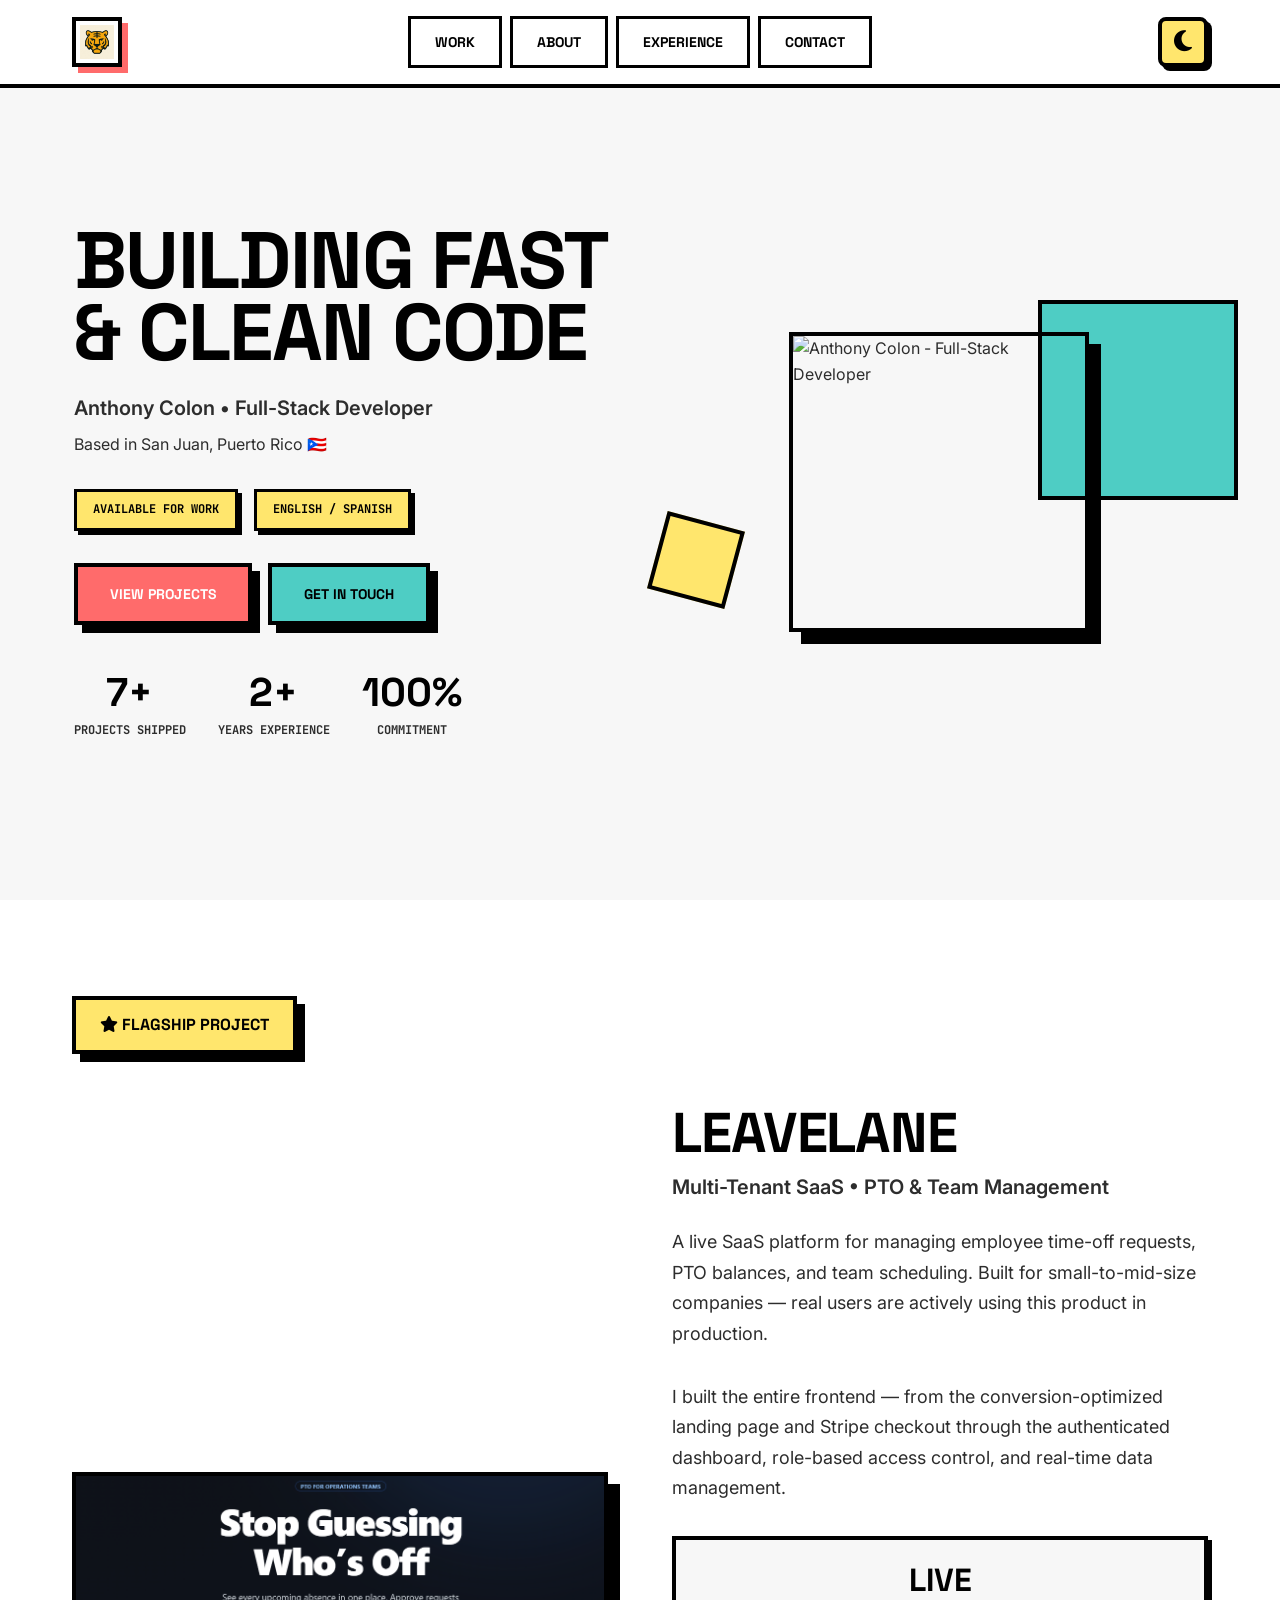
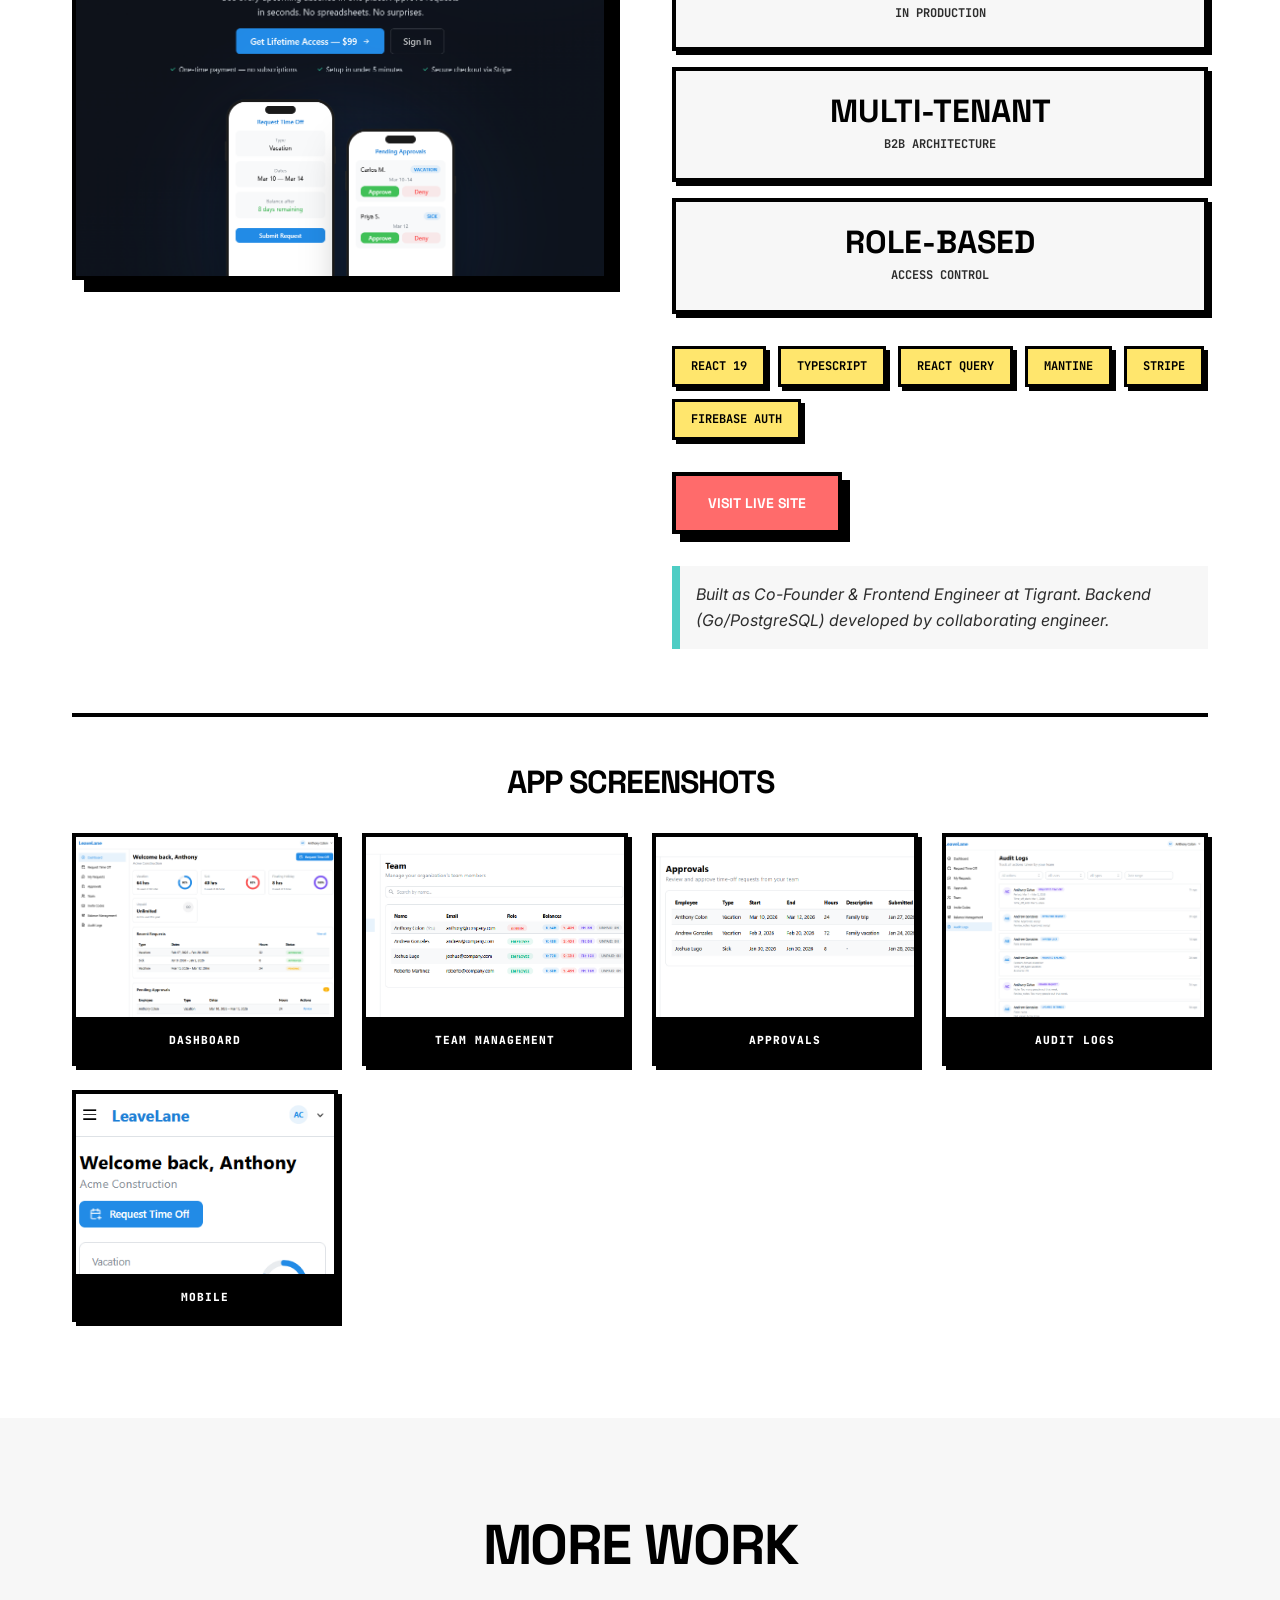
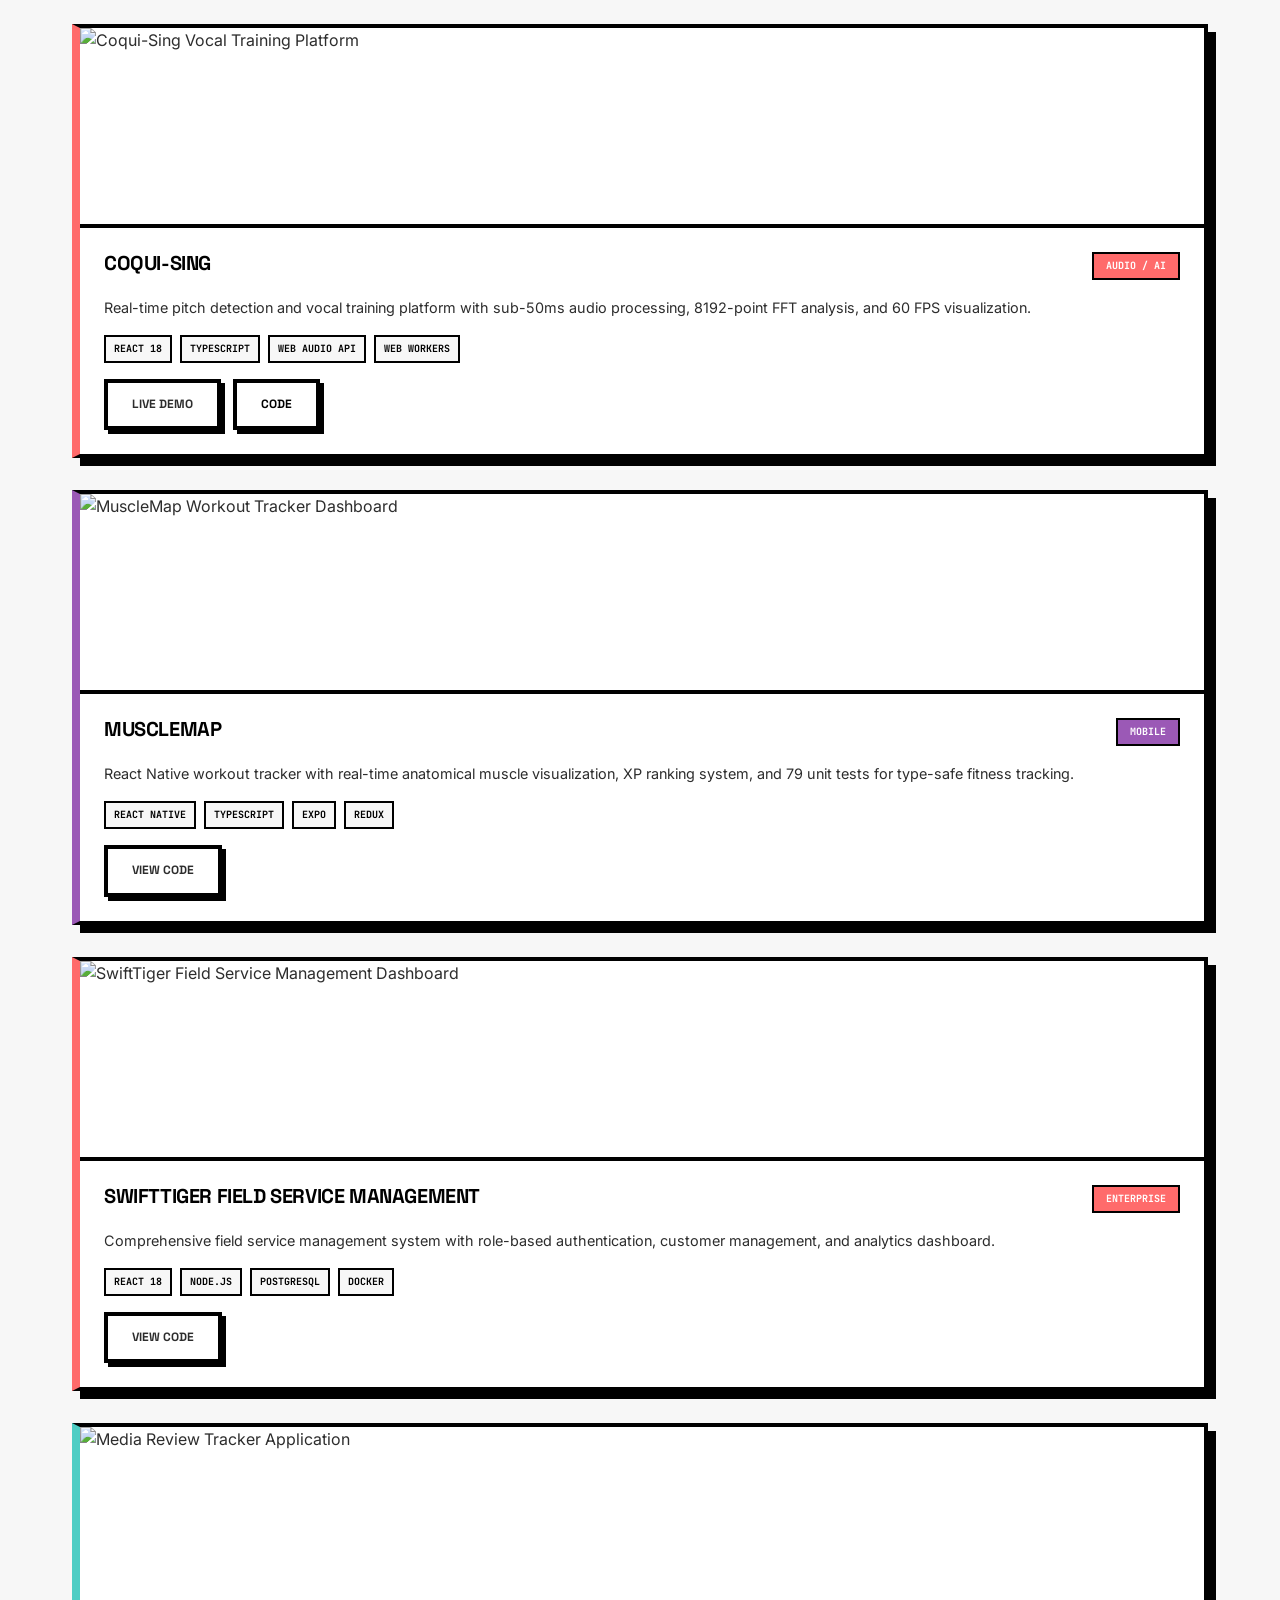
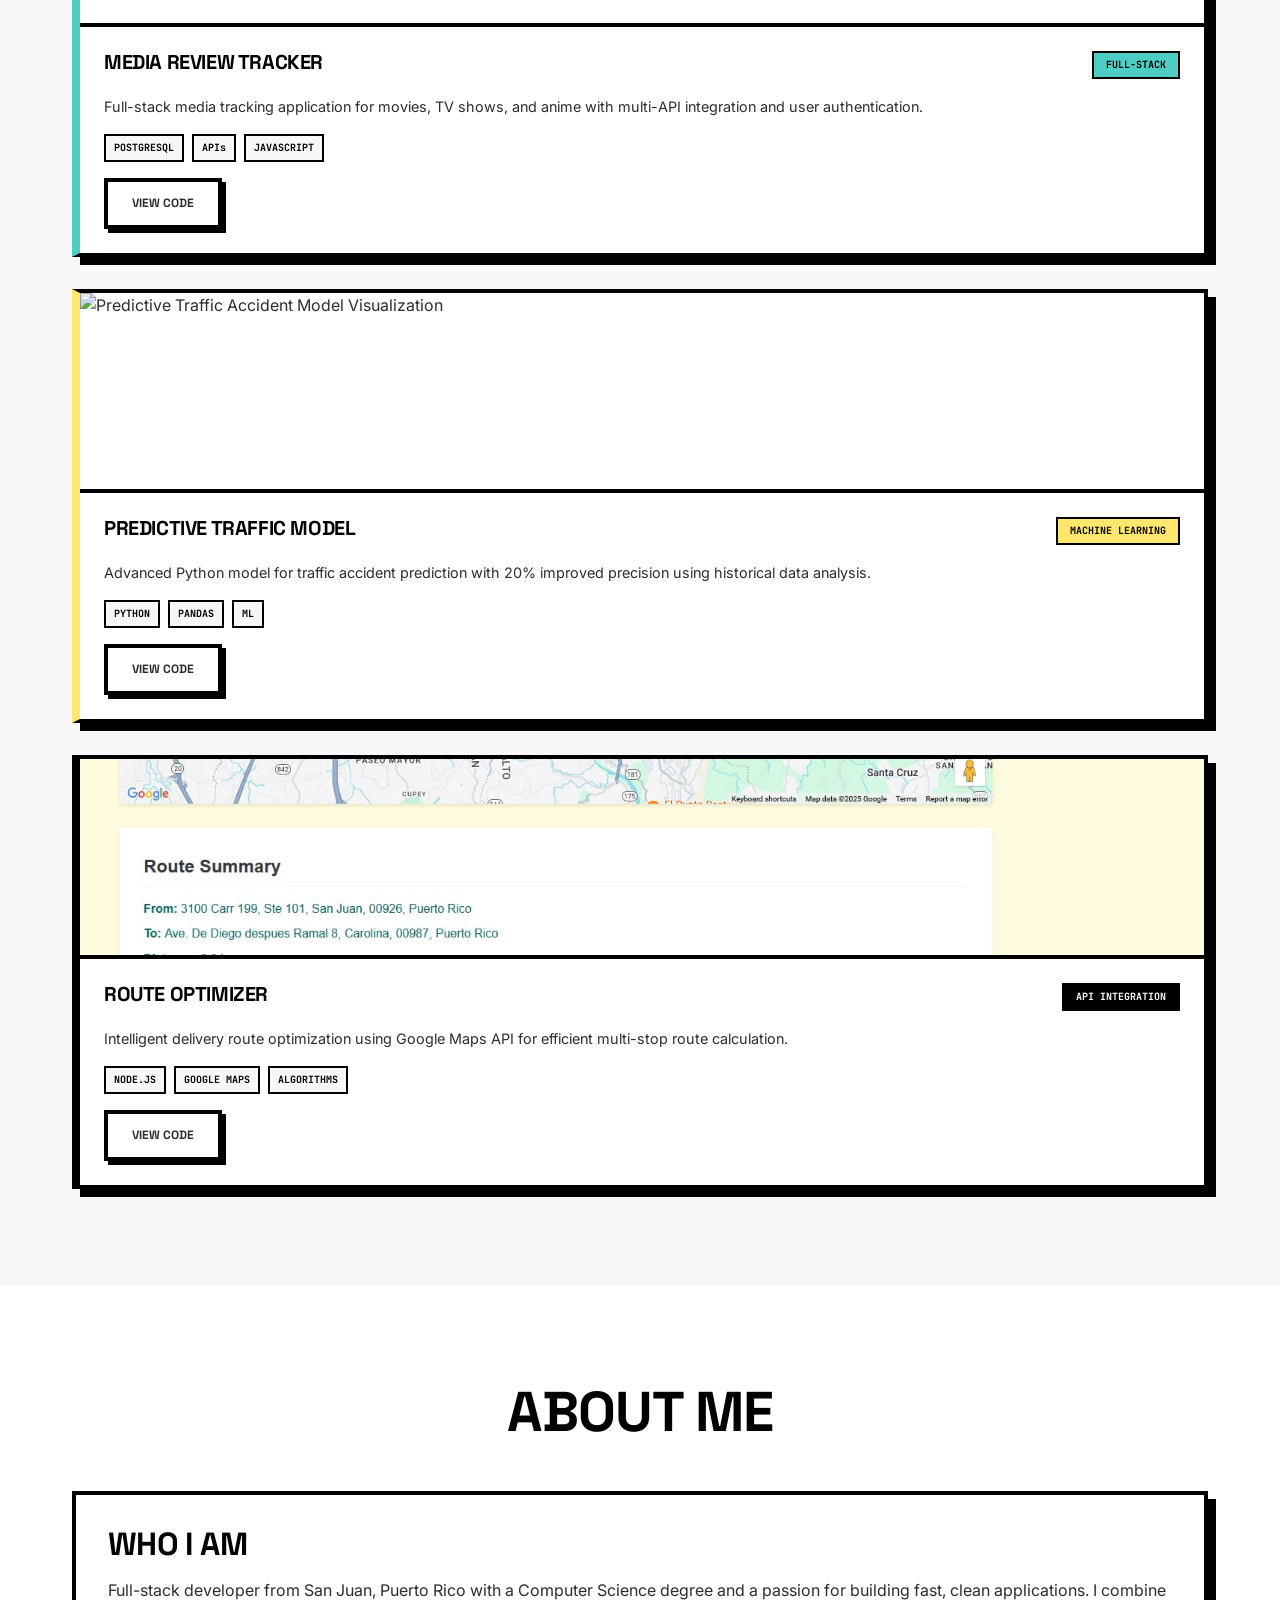
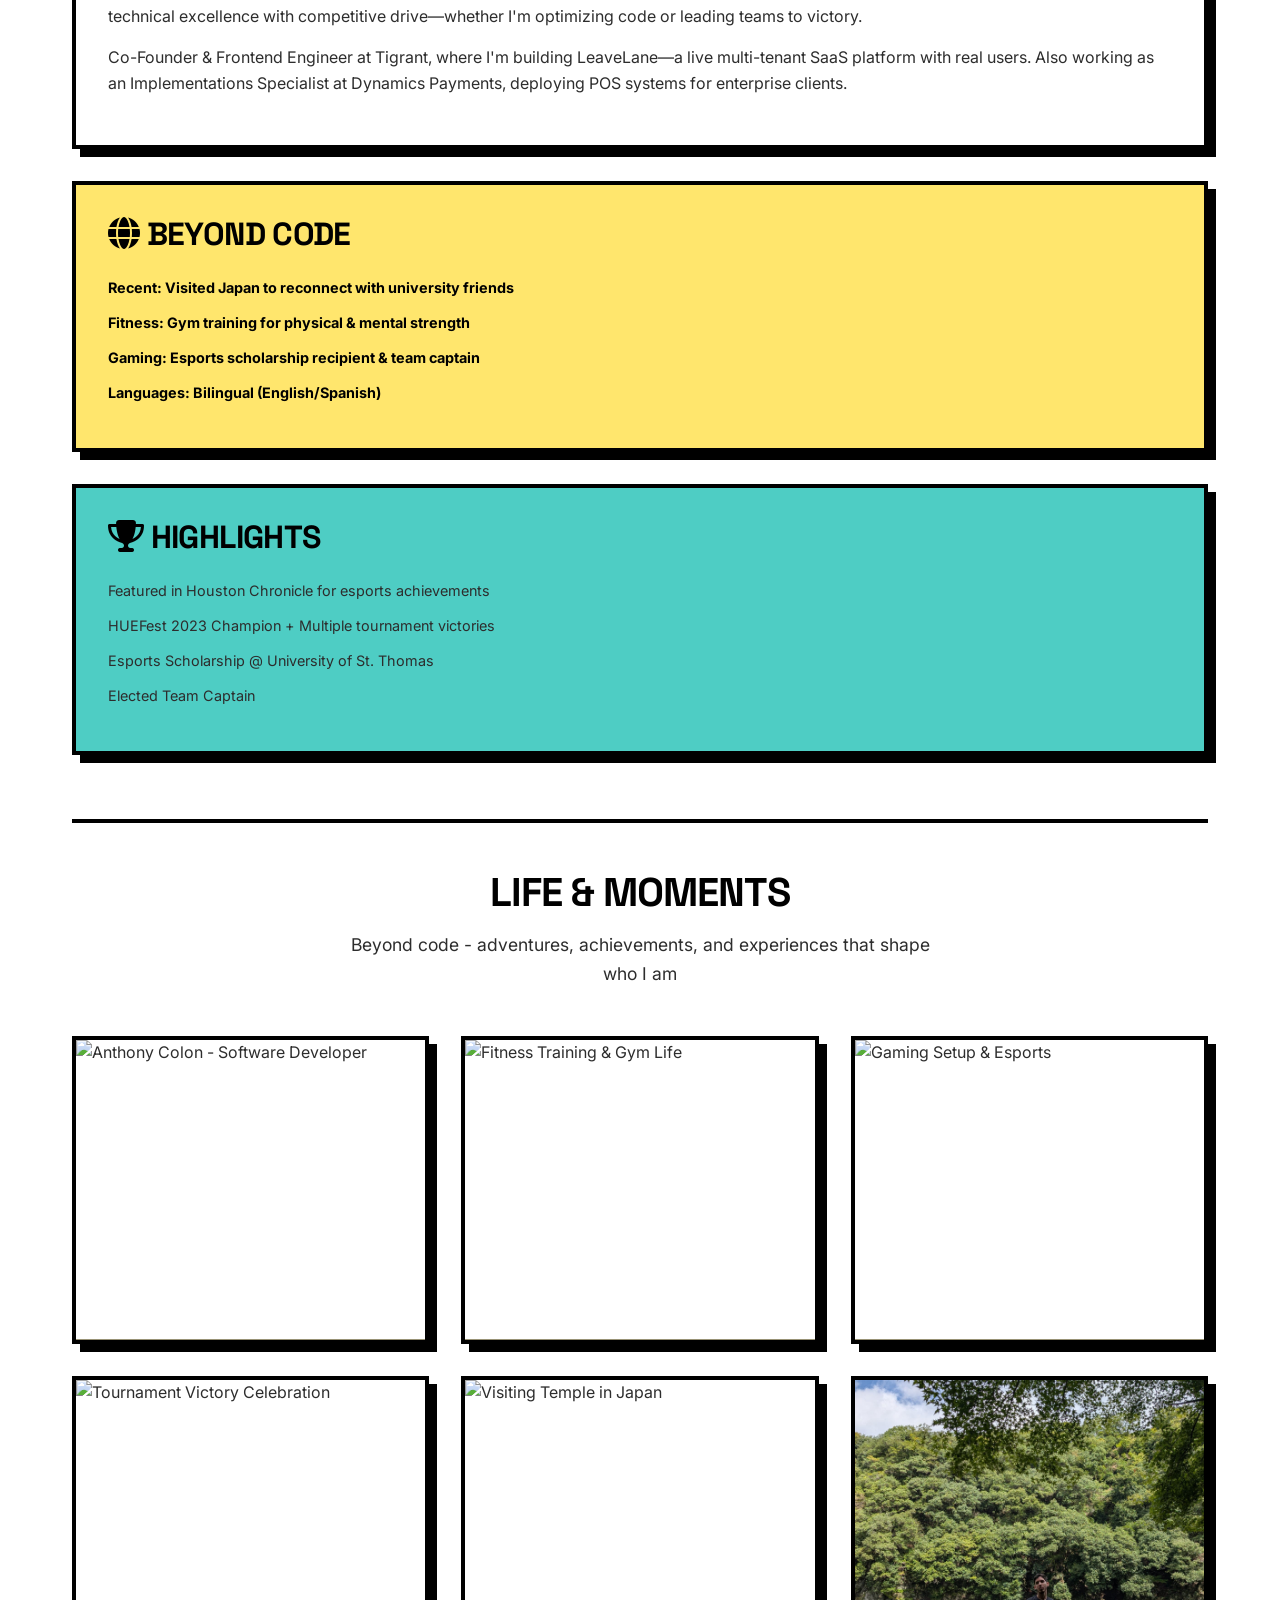
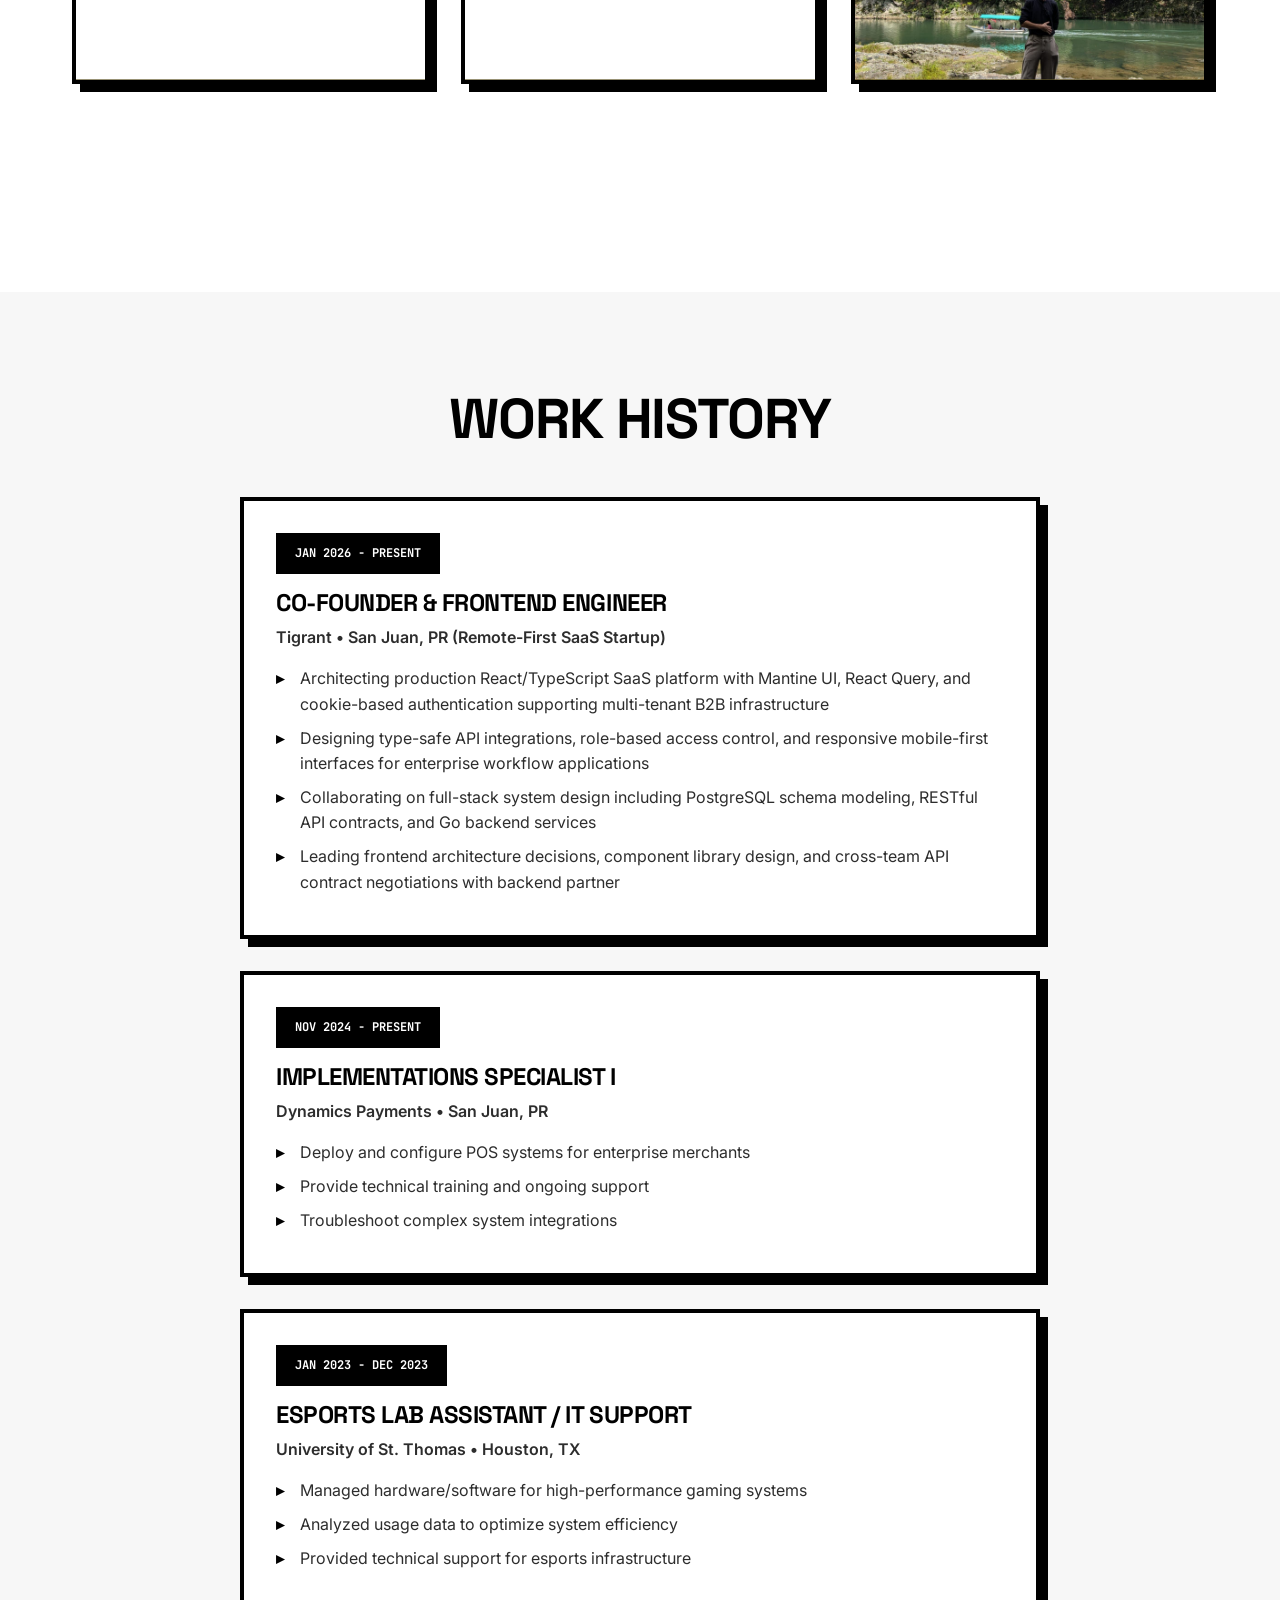
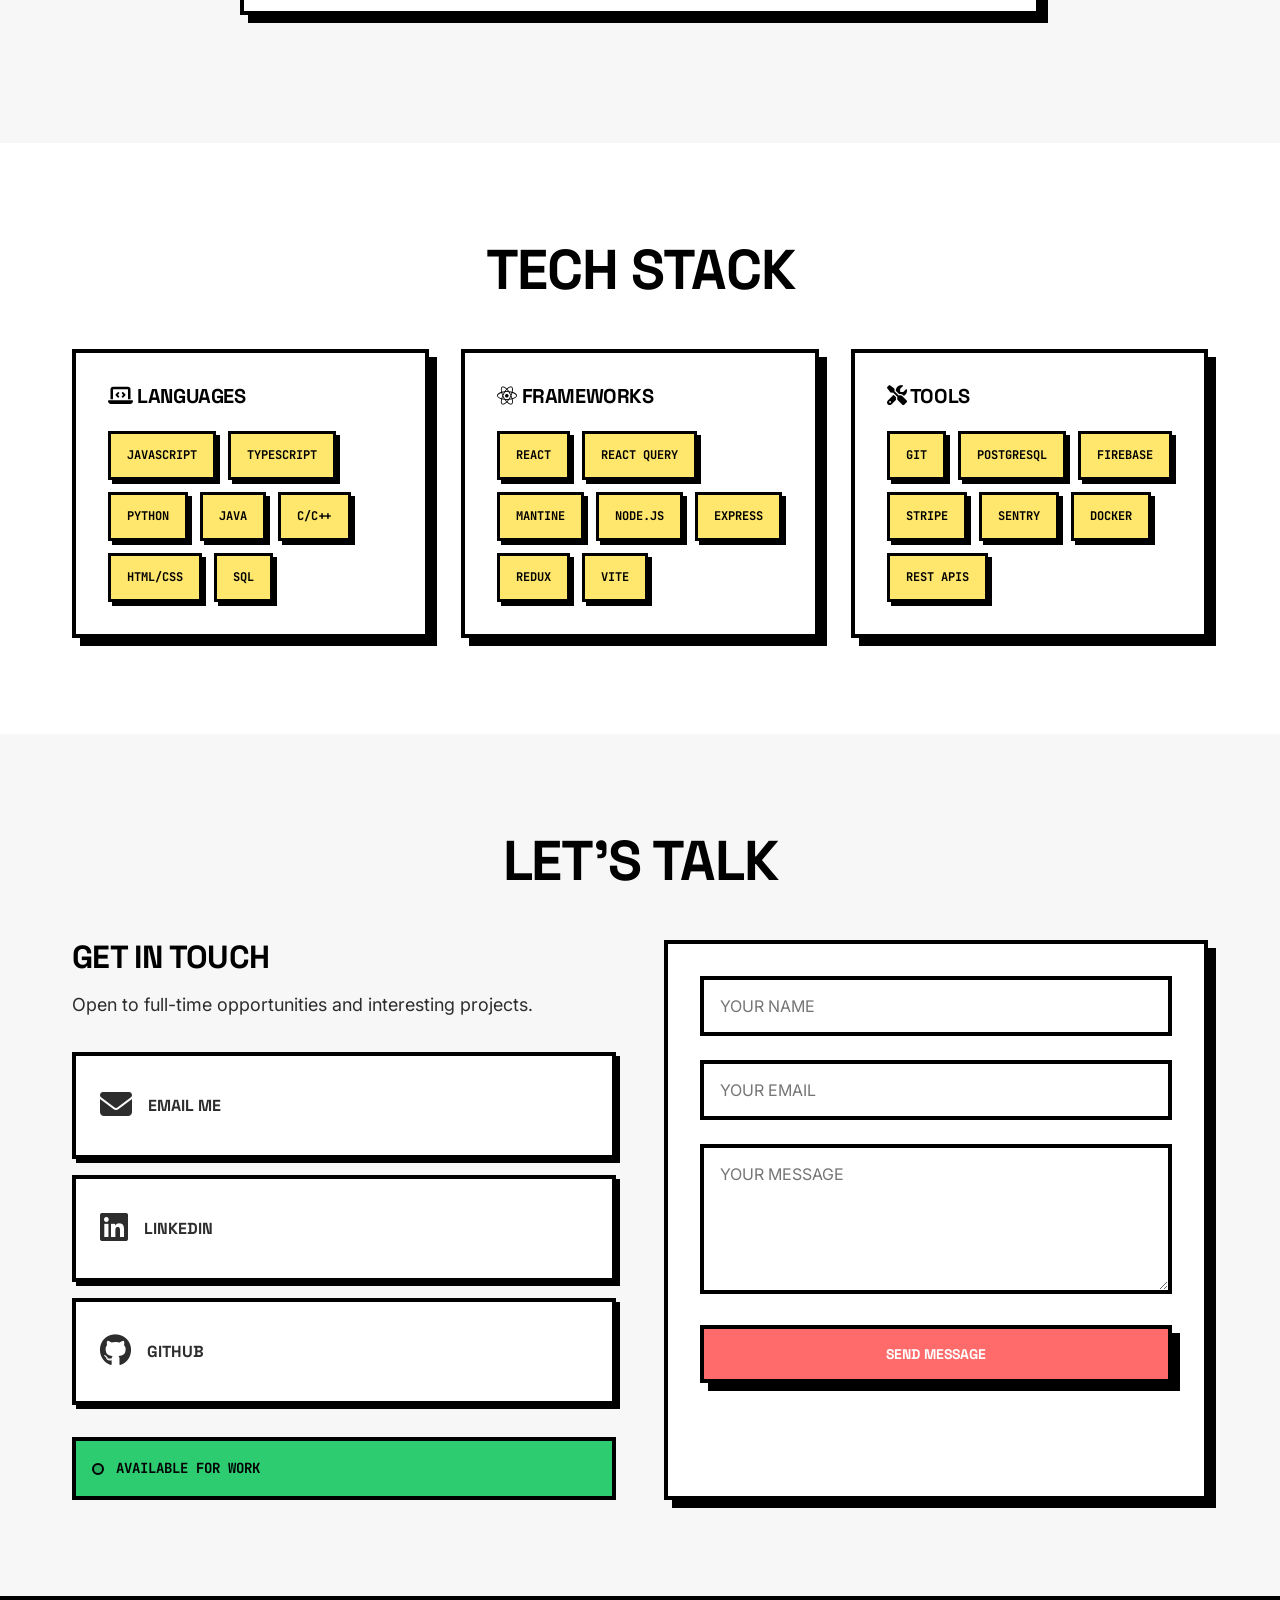
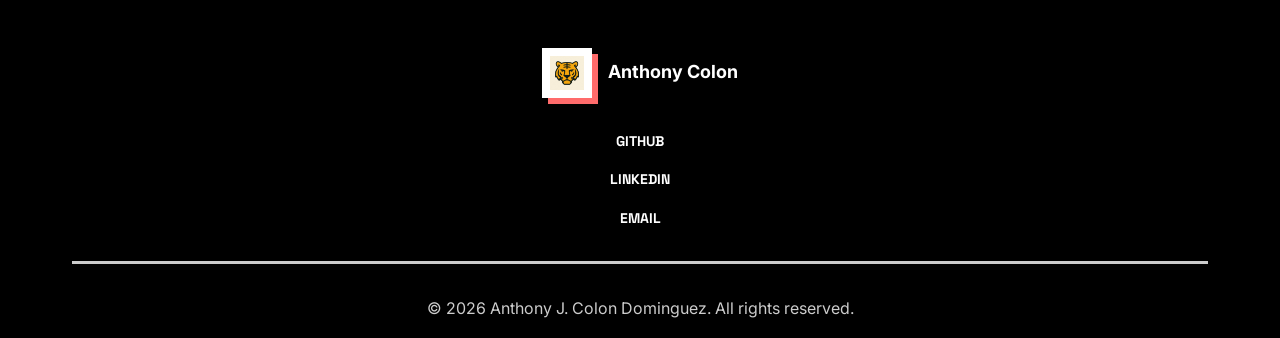
==== index.html @ 9c5ab7d1 "feat: add LeaveLane as flagship project, update portfolio content and fix contact form" ====
<!DOCTYPE html>
<html lang="en">
  <head>
    <meta charset="UTF-8" />
    <meta name="viewport" content="width=device-width, initial-scale=1.0" />

    <meta name="description" content="Anthony Colon - Full-stack developer from Puerto Rico. Building fast, clean applications with React, Node.js, and modern web technologies." />
    <meta name="keywords" content="full-stack developer, React developer, Puerto Rico, web development, JavaScript, TypeScript, Node.js, Web Audio API, Coqui-Sing" />
    <meta name="author" content="Anthony J. Colon Dominguez" />

    <meta property="og:title" content="Anthony Colon - Full-Stack Developer" />
    <meta property="og:description" content="Building fast, clean applications with modern web technologies" />
    <meta property="og:image" content="./assets/images/me.jpeg" />
    <meta property="og:url" content="https://anthonyjomarq.github.io" />
    <meta property="og:type" content="website" />

    <meta name="twitter:card" content="summary_large_image" />
    <meta name="twitter:title" content="Anthony Colon - Full-Stack Developer" />
    <meta name="twitter:description" content="Building fast, clean applications with modern web technologies" />
    <meta name="twitter:image" content="./assets/images/me.jpeg" />

    <title>Anthony Colon - Full-Stack Developer</title>
    <link rel="icon" type="image/png" sizes="32x32" href="./assets/images/TigerLogo.jpg">
    <link rel="icon" type="image/png" sizes="16x16" href="./assets/images/TigerLogo.jpg">
    <link rel="apple-touch-icon" sizes="180x180" href="./assets/images/TigerLogo.jpg">

    <link rel="preconnect" href="https://fonts.googleapis.com">
    <link rel="preconnect" href="https://fonts.gstatic.com" crossorigin>
    <link href="https://fonts.googleapis.com/css2?family=Space+Grotesk:wght@700;900&family=Inter:wght@400;500;600;700&family=JetBrains+Mono:wght@400;700&display=swap" rel="stylesheet">

    <link rel="stylesheet" href="https://cdnjs.cloudflare.com/ajax/libs/font-awesome/6.5.1/css/all.min.css">

    <link rel="stylesheet" href="./style.css" />

    <script type="application/ld+json">
    {
      "@context": "https://schema.org",
      "@type": "Person",
      "name": "Anthony J. Colon Dominguez",
      "jobTitle": "Full-Stack Developer",
      "url": "https://anthonyjomarq.github.io",
      "sameAs": [
        "https://www.linkedin.com/in/anthonyjomarq/",
        "https://github.com/anthonyjomarq"
      ],
      "address": {
        "@type": "PostalAddress",
        "addressLocality": "San Juan",
        "addressRegion": "PR"
      }
    }
    </script>
  </head>

  <body>
    <header>
      <nav class="nav-container">
        <div class="nav-brand">
          <img src="./assets/images/TigerLogo.jpg" alt="Anthony Colon" class="brand-logo">
        </div>
        <div class="nav-buttons">
          <a href="#projects" class="nav-btn">WORK</a>
          <a href="#about" class="nav-btn">ABOUT</a>
          <a href="#experience" class="nav-btn">EXPERIENCE</a>
          <a href="#contact" class="nav-btn">CONTACT</a>
        </div>
        <button id="darkModeToggle" class="dark-mode-toggle" aria-label="Toggle dark mode">
          <span class="sun-icon"><i class="fas fa-sun"></i></span>
          <span class="moon-icon"><i class="fas fa-moon"></i></span>
        </button>
      </nav>
    </header>

    <main>
      <section id="hero">
        <div class="container">
          <div class="hero-grid">
            <div class="hero-content">
              <h1 class="hero-heading">
                BUILDING FAST<br>& CLEAN CODE
              </h1>
              <p class="hero-lead">Anthony Colon • Full-Stack Developer</p>
              <p class="hero-location">Based in San Juan, Puerto Rico 🇵🇷</p>

              <div class="hero-badges">
                <span class="badge badge-green">AVAILABLE FOR WORK</span>
                <span class="badge badge-yellow">ENGLISH / SPANISH</span>
              </div>

              <div class="hero-actions">
                <a href="#projects" class="btn btn-primary">VIEW PROJECTS</a>
                <a href="#contact" class="btn btn-secondary">GET IN TOUCH</a>
              </div>

              <div class="hero-stats">
                <div class="stat-box">
                  <strong>7+</strong>
                  <span>PROJECTS SHIPPED</span>
                </div>
                <div class="stat-box">
                  <strong>2+</strong>
                  <span>YEARS EXPERIENCE</span>
                </div>
                <div class="stat-box">
                  <strong>100%</strong>
                  <span>COMMITMENT</span>
                </div>
              </div>
            </div>

            <div class="hero-visual">
              <div class="hero-image-container">
                <img src="./assets/images/me.jpeg" alt="Anthony Colon - Full-Stack Developer" class="hero-image">
              </div>
              <div class="geo-accent geo-square-large"></div>
              <div class="geo-accent geo-square-small"></div>
            </div>
          </div>
        </div>
      </section>

      <section id="featured-project">
        <div class="container">
          <div class="featured-badge"><i class="fas fa-star"></i> FLAGSHIP PROJECT</div>

          <div class="featured-grid">
            <div class="featured-visual">
              <div class="project-image-wrapper">
                <img src="./assets/images/leavelane-landing.png" alt="LeaveLane SaaS Landing Page" class="featured-image">
                <a href="https://www.leavelane.com" class="image-overlay" target="_blank">
                  <span>VISIT LIVE SITE →</span>
                </a>
              </div>
            </div>

            <div class="featured-content">
              <h2 class="featured-title">LEAVELANE</h2>
              <p class="featured-subtitle">Multi-Tenant SaaS • PTO & Team Management</p>

              <p class="featured-description">
                A live SaaS platform for managing employee time-off requests, PTO balances,
                and team scheduling. Built for small-to-mid-size companies — real users are
                actively using this product in production.
              </p>

              <p class="featured-description">
                I built the entire frontend — from the conversion-optimized landing page and
                Stripe checkout through the authenticated dashboard, role-based access control,
                and real-time data management.
              </p>

              <div class="highlight-boxes">
                <div class="highlight-box">
                  <strong>LIVE</strong>
                  <span>In Production</span>
                </div>
                <div class="highlight-box">
                  <strong>MULTI-TENANT</strong>
                  <span>B2B Architecture</span>
                </div>
                <div class="highlight-box">
                  <strong>ROLE-BASED</strong>
                  <span>Access Control</span>
                </div>
              </div>

              <div class="tech-tags">
                <span class="tech-tag">REACT 19</span>
                <span class="tech-tag">TYPESCRIPT</span>
                <span class="tech-tag">REACT QUERY</span>
                <span class="tech-tag">MANTINE</span>
                <span class="tech-tag">STRIPE</span>
                <span class="tech-tag">FIREBASE AUTH</span>
              </div>

              <div class="featured-links">
                <a href="https://www.leavelane.com" class="btn btn-primary" target="_blank">
                  VISIT LIVE SITE
                </a>
              </div>

              <div class="project-note">
                <p>Built as Co-Founder & Frontend Engineer at Tigrant. Backend (Go/PostgreSQL) developed by collaborating engineer.</p>
              </div>
            </div>
          </div>

          <div class="featured-screenshots">
            <h3 class="screenshots-title">APP SCREENSHOTS</h3>
            <div class="screenshots-grid">
              <div class="screenshot-item">
                <img src="./assets/images/dashboard.png" alt="LeaveLane Dashboard — PTO balances, recent requests, and pending approvals" class="clickable-image" loading="lazy">
                <div class="screenshot-label">DASHBOARD</div>
              </div>
              <div class="screenshot-item">
                <img src="./assets/images/teammanagement.png" alt="Team Management — role editing, member controls" class="clickable-image" loading="lazy">
                <div class="screenshot-label">TEAM MANAGEMENT</div>
              </div>
              <div class="screenshot-item">
                <img src="./assets/images/approvalflow.png" alt="Approval Flow — manager review queue" class="clickable-image" loading="lazy">
                <div class="screenshot-label">APPROVALS</div>
              </div>
              <div class="screenshot-item">
                <img src="./assets/images/auditlogs.png" alt="Audit Logs — filterable event history" class="clickable-image" loading="lazy">
                <div class="screenshot-label">AUDIT LOGS</div>
              </div>
              <div class="screenshot-item">
                <img src="./assets/images/mobileresponsiveness.png" alt="Mobile Responsive Design" class="clickable-image" loading="lazy">
                <div class="screenshot-label">MOBILE</div>
              </div>
            </div>
          </div>
        </div>
      </section>

      <section id="projects">
        <div class="container">
          <h2 class="section-title">MORE WORK</h2>

          <div class="projects-grid">
            <div class="project-card card-audio">
              <div class="project-card-image">
                <img src="./assets/images/Coqui-sing.png" alt="Coqui-Sing Vocal Training Platform" loading="lazy">
              </div>
              <div class="project-card-content">
                <div class="project-card-header">
                  <h3>Coqui-Sing</h3>
                  <span class="project-tag tag-audio">AUDIO / AI</span>
                </div>
                <p>Real-time pitch detection and vocal training platform with sub-50ms audio processing, 8192-point FFT analysis, and 60 FPS visualization.</p>
                <div class="tech-stack-tags">
                  <span>REACT 18</span>
                  <span>TYPESCRIPT</span>
                  <span>WEB AUDIO API</span>
                  <span>WEB WORKERS</span>
                </div>
                <div class="project-card-links">
                  <a href="https://anthonyjomarq.github.io/Coqui-Sing/" class="btn btn-small" target="_blank">LIVE DEMO</a>
                  <a href="https://github.com/anthonyjomarq/Coqui-Sing" class="btn btn-small btn-outline-small" target="_blank">CODE</a>
                </div>
              </div>
            </div>

            <div class="project-card card-mobile">
              <div class="project-card-image">
                <img src="./assets/images/Main dashboard.jpeg" alt="MuscleMap Workout Tracker Dashboard" loading="lazy">
              </div>
              <div class="project-card-content">
                <div class="project-card-header">
                  <h3>MuscleMap</h3>
                  <span class="project-tag tag-mobile">MOBILE</span>
                </div>
                <p>React Native workout tracker with real-time anatomical muscle visualization, XP ranking system, and 79 unit tests for type-safe fitness tracking.</p>
                <div class="tech-stack-tags">
                  <span>REACT NATIVE</span>
                  <span>TYPESCRIPT</span>
                  <span>EXPO</span>
                  <span>REDUX</span>
                </div>
                <a href="https://github.com/anthonyjomarq/MuscleMap-Demo" class="btn btn-small" target="_blank">VIEW CODE</a>
              </div>
            </div>

            <div class="project-card card-enterprise">
              <div class="project-card-image">
                <img src="./assets/images/swifttiger.png" alt="SwiftTiger Field Service Management Dashboard" loading="lazy">
              </div>
              <div class="project-card-content">
                <div class="project-card-header">
                  <h3>SwiftTiger Field Service Management</h3>
                  <span class="project-tag tag-enterprise">ENTERPRISE</span>
                </div>
                <p>Comprehensive field service management system with role-based authentication, customer management, and analytics dashboard.</p>
                <div class="tech-stack-tags">
                  <span>REACT 18</span>
                  <span>NODE.JS</span>
                  <span>POSTGRESQL</span>
                  <span>DOCKER</span>
                </div>
                <a href="https://github.com/anthonyjomarq/SwiftTiger" class="btn btn-small" target="_blank">VIEW CODE</a>
              </div>
            </div>

            <div class="project-card card-fullstack">
              <div class="project-card-image">
                <img src="./assets/images/mediareview.png" alt="Media Review Tracker Application" loading="lazy">
              </div>
              <div class="project-card-content">
                <div class="project-card-header">
                  <h3>Media Review Tracker</h3>
                  <span class="project-tag tag-fullstack">FULL-STACK</span>
                </div>
                <p>Full-stack media tracking application for movies, TV shows, and anime with multi-API integration and user authentication.</p>
                <div class="tech-stack-tags">
                  <span>POSTGRESQL</span>
                  <span>APIs</span>
                  <span>JAVASCRIPT</span>
                </div>
                <a href="https://github.com/anthonyjomarq/Movie-review---Capstone-5" class="btn btn-small" target="_blank">VIEW CODE</a>
              </div>
            </div>

            <div class="project-card card-ml">
              <div class="project-card-image">
                <img src="./assets/images/accidentmodel.jpg" alt="Predictive Traffic Accident Model Visualization" loading="lazy">
              </div>
              <div class="project-card-content">
                <div class="project-card-header">
                  <h3>Predictive Traffic Model</h3>
                  <span class="project-tag tag-ml">MACHINE LEARNING</span>
                </div>
                <p>Advanced Python model for traffic accident prediction with 20% improved precision using historical data analysis.</p>
                <div class="tech-stack-tags">
                  <span>PYTHON</span>
                  <span>PANDAS</span>
                  <span>ML</span>
                </div>
                <a href="https://github.com/anthonyjomarq/Predictive-Traffic-Accident-Model" class="btn btn-small" target="_blank">VIEW CODE</a>
              </div>
            </div>

            <div class="project-card card-api">
              <div class="project-card-image">
                <img src="./assets/images/route-optimizer.jpg" alt="Route Optimizer Application Interface" loading="lazy">
              </div>
              <div class="project-card-content">
                <div class="project-card-header">
                  <h3>Route Optimizer</h3>
                  <span class="project-tag tag-api">API INTEGRATION</span>
                </div>
                <p>Intelligent delivery route optimization using Google Maps API for efficient multi-stop route calculation.</p>
                <div class="tech-stack-tags">
                  <span>NODE.JS</span>
                  <span>GOOGLE MAPS</span>
                  <span>ALGORITHMS</span>
                </div>
                <a href="https://github.com/anthonyjomarq/Route-Optimizer---Capstone-4" class="btn btn-small" target="_blank">VIEW CODE</a>
              </div>
            </div>
          </div>
        </div>
      </section>

      <section id="about">
        <div class="container">
          <h2 class="section-title">ABOUT ME</h2>

          <div class="about-grid">
            <div class="bio-card card">
              <h3>WHO I AM</h3>
              <p>
                Full-stack developer from San Juan, Puerto Rico with a Computer Science
                degree and a passion for building fast, clean applications. I combine
                technical excellence with competitive drive—whether I'm optimizing code
                or leading teams to victory.
              </p>
              <p>
                Co-Founder & Frontend Engineer at Tigrant, where I'm building
                LeaveLane—a live multi-tenant SaaS platform with real users.
                Also working as an Implementations Specialist at Dynamics Payments,
                deploying POS systems for enterprise clients.
              </p>
            </div>

            <div class="highlight-card card card-yellow">
              <h3><i class="fas fa-globe"></i> BEYOND CODE</h3>
              <ul>
                <li><strong>Recent:</strong> Visited Japan to reconnect with university friends</li>
                <li><strong>Fitness:</strong> Gym training for physical & mental strength</li>
                <li><strong>Gaming:</strong> Esports scholarship recipient & team captain</li>
                <li><strong>Languages:</strong> Bilingual (English/Spanish)</li>
              </ul>
            </div>

            <div class="highlight-card card card-cyan">
              <h3><i class="fas fa-trophy"></i> HIGHLIGHTS</h3>
              <ul>
                <li>Featured in Houston Chronicle for esports achievements</li>
                <li>HUEFest 2023 Champion + Multiple tournament victories</li>
                <li>Esports Scholarship @ University of St. Thomas</li>
                <li>Elected Team Captain</li>
              </ul>
            </div>
          </div>

          <div class="moments-section">
            <h3>LIFE & MOMENTS</h3>
            <p class="moments-subtitle">Beyond code - adventures, achievements, and experiences that shape who I am</p>

            <div class="photo-gallery">
              <div class="gallery-item">
                <img src="./assets/images/me.jpeg"
                     alt="Anthony Colon - Software Developer"
                     class="clickable-image">
                <div class="gallery-label"><i class="fas fa-code"></i> DEVELOPER</div>
              </div>

              <div class="gallery-item">
                <img src="./assets/images/gymanthony.jpg"
                     alt="Fitness Training & Gym Life"
                     class="clickable-image">
                <div class="gallery-label"><i class="fas fa-dumbbell"></i> FITNESS</div>
              </div>

              <div class="gallery-item">
                <img src="./assets/images/Tiger.jpeg"
                     alt="Gaming Setup & Esports"
                     class="clickable-image">
                <div class="gallery-label"><i class="fas fa-gamepad"></i> GAMING</div>
              </div>

              <div class="gallery-item">
                <img src="./assets/images/winninganthony.jpg"
                     alt="Tournament Victory Celebration"
                     class="clickable-image">
                <div class="gallery-label"><i class="fas fa-trophy"></i> VICTORY</div>
              </div>

              <div class="gallery-item">
                <img src="./assets/images/Japan1.jpeg"
                     alt="Visiting Temple in Japan"
                     class="clickable-image">
                <div class="gallery-label"><i class="fas fa-torii-gate"></i> JAPAN TEMPLE</div>
              </div>

              <div class="gallery-item">
                <img src="./assets/images/Japan2.jpg"
                     alt="River Adventure in Japan"
                     class="clickable-image">
                <div class="gallery-label"><i class="fas fa-water"></i> JAPAN RIVER</div>
              </div>
            </div>
          </div>
        </div>
      </section>

      <section id="experience">
        <div class="container">
          <h2 class="section-title">WORK HISTORY</h2>

          <div class="experience-timeline">
            <div class="timeline-item">
              <div class="date-badge">JAN 2026 - PRESENT</div>
              <h3>CO-FOUNDER & FRONTEND ENGINEER</h3>
              <p class="company">Tigrant • San Juan, PR (Remote-First SaaS Startup)</p>
              <ul>
                <li>Architecting production React/TypeScript SaaS platform with Mantine UI, React Query, and cookie-based authentication supporting multi-tenant B2B infrastructure</li>
                <li>Designing type-safe API integrations, role-based access control, and responsive mobile-first interfaces for enterprise workflow applications</li>
                <li>Collaborating on full-stack system design including PostgreSQL schema modeling, RESTful API contracts, and Go backend services</li>
                <li>Leading frontend architecture decisions, component library design, and cross-team API contract negotiations with backend partner</li>
              </ul>
            </div>

            <div class="timeline-item">
              <div class="date-badge">NOV 2024 - PRESENT</div>
              <h3>IMPLEMENTATIONS SPECIALIST I</h3>
              <p class="company">Dynamics Payments • San Juan, PR</p>
              <ul>
                <li>Deploy and configure POS systems for enterprise merchants</li>
                <li>Provide technical training and ongoing support</li>
                <li>Troubleshoot complex system integrations</li>
              </ul>
            </div>

            <div class="timeline-item">
              <div class="date-badge">JAN 2023 - DEC 2023</div>
              <h3>ESPORTS LAB ASSISTANT / IT SUPPORT</h3>
              <p class="company">University of St. Thomas • Houston, TX</p>
              <ul>
                <li>Managed hardware/software for high-performance gaming systems</li>
                <li>Analyzed usage data to optimize system efficiency</li>
                <li>Provided technical support for esports infrastructure</li>
              </ul>
            </div>
          </div>
        </div>
      </section>

      <section id="skills">
        <div class="container">
          <h2 class="section-title">TECH STACK</h2>

          <div class="skills-grid">
            <div class="skill-card card">
              <h4><i class="fas fa-laptop-code"></i> LANGUAGES</h4>
              <div class="skill-tags-grid">
                <span class="skill-tag">JAVASCRIPT</span>
                <span class="skill-tag">TYPESCRIPT</span>
                <span class="skill-tag">PYTHON</span>
                <span class="skill-tag">JAVA</span>
                <span class="skill-tag">C/C++</span>
                <span class="skill-tag">HTML/CSS</span>
                <span class="skill-tag">SQL</span>
              </div>
            </div>

            <div class="skill-card card">
              <h4><i class="fab fa-react"></i> FRAMEWORKS</h4>
              <div class="skill-tags-grid">
                <span class="skill-tag">REACT</span>
                <span class="skill-tag">REACT QUERY</span>
                <span class="skill-tag">MANTINE</span>
                <span class="skill-tag">NODE.JS</span>
                <span class="skill-tag">EXPRESS</span>
                <span class="skill-tag">REDUX</span>
                <span class="skill-tag">VITE</span>
              </div>
            </div>

            <div class="skill-card card">
              <h4><i class="fas fa-tools"></i> TOOLS</h4>
              <div class="skill-tags-grid">
                <span class="skill-tag">GIT</span>
                <span class="skill-tag">POSTGRESQL</span>
                <span class="skill-tag">FIREBASE</span>
                <span class="skill-tag">STRIPE</span>
                <span class="skill-tag">SENTRY</span>
                <span class="skill-tag">DOCKER</span>
                <span class="skill-tag">REST APIs</span>
              </div>
            </div>
          </div>
        </div>
      </section>

      <section id="contact">
        <div class="container">
          <h2 class="section-title">LET'S TALK</h2>

          <div class="contact-grid">
            <div class="contact-info">
              <h3>GET IN TOUCH</h3>
              <p>Open to full-time opportunities and interesting projects.</p>

              <div class="contact-methods">
                <a href="mailto:anthonyjomar441@gmail.com" class="contact-link card">
                  <span class="contact-icon"><i class="fas fa-envelope"></i></span>
                  <span>EMAIL ME</span>
                </a>

                <a href="https://www.linkedin.com/in/anthonyjomarq/" class="contact-link card" target="_blank">
                  <span class="contact-icon"><i class="fab fa-linkedin"></i></span>
                  <span>LINKEDIN</span>
                </a>

                <a href="https://github.com/anthonyjomarq" class="contact-link card" target="_blank">
                  <span class="contact-icon"><i class="fab fa-github"></i></span>
                  <span>GITHUB</span>
                </a>
              </div>

              <div class="availability-badge">
                <div class="status-dot"></div>
                <span>AVAILABLE FOR WORK</span>
              </div>
            </div>

            <div class="contact-form-wrapper card">
              <form id="contactForm" action="https://formsubmit.co/anthonyjomar441@gmail.com" method="POST">
                <input type="hidden" name="_subject" value="New Portfolio Contact Message!">
                <input type="hidden" name="_captcha" value="false">
                <input type="hidden" name="_next" value="https://anthonyjomarq.github.io/Personal-Site---Capstone-2/#contact">
                <input type="hidden" name="_template" value="box">

                <div class="form-group">
                  <input type="text" name="name" placeholder="YOUR NAME" required>
                </div>

                <div class="form-group">
                  <input type="email" name="email" placeholder="YOUR EMAIL" required>
                </div>

                <div class="form-group">
                  <textarea name="message" rows="5" placeholder="YOUR MESSAGE" required></textarea>
                </div>

                <button type="submit" class="btn btn-primary btn-block">SEND MESSAGE</button>
              </form>
            </div>
          </div>
        </div>
      </section>
    </main>

    <footer>
      <div class="container">
        <div class="footer-content">
          <div class="footer-brand">
            <img src="./assets/images/TigerLogo.jpg" alt="Anthony Colon" class="brand-logo">
            <span>Anthony Colon</span>
          </div>
          <div class="footer-links">
            <a href="https://github.com/anthonyjomarq" target="_blank">GITHUB</a>
            <a href="https://www.linkedin.com/in/anthonyjomarq/" target="_blank">LINKEDIN</a>
            <a href="mailto:anthonyjomar441@gmail.com">EMAIL</a>
          </div>
        </div>
        <div class="footer-bottom">
          <p>&copy; 2026 Anthony J. Colon Dominguez. All rights reserved.</p>
        </div>
      </div>
    </footer>

    <button id="backToTop" class="back-to-top" aria-label="Back to top">↑</button>

    <div id="lightbox" class="lightbox">
      <span class="lightbox-close">&times;</span>
      <img class="lightbox-content" id="lightbox-img" alt="Full size image">
      <div class="lightbox-caption"></div>
      <button class="lightbox-prev" aria-label="Previous image">&#10094;</button>
      <button class="lightbox-next" aria-label="Next image">&#10095;</button>
    </div>

    <script src="./script.js"></script>
  </body>
</html>
---- style.css ----
:root {
  /* Primary Colors */
  --black: #000000;
  --white: #FFFFFF;
  --accent-red: #FF6B6B;
  --accent-cyan: #4ECDC4;
  --accent-yellow: #FFE66D;

  /* Secondary Colors */
  --gray-light: #F7F7F7;
  --gray-dark: #2D2D2D;

  /* Dark Mode */
  --dark-bg: #0A0A0A;
  --dark-surface: #1A1A1A;
  --dark-text: #F7F7F7;

  /* Typography */
  --font-heading: 'Space Grotesk', 'Inter', sans-serif;
  --font-body: 'Inter', sans-serif;
  --font-mono: 'JetBrains Mono', 'Fira Code', monospace;

  /* Borders & Shadows */
  --border-thick: 4px solid var(--black);
  --border-medium: 3px solid var(--black);
  --shadow-hard: 8px 8px 0 var(--black);
  --shadow-large: 12px 12px 0 var(--black);
  --shadow-small: 4px 4px 0 var(--black);

  /* Transitions */
  --transition-fast: all 0.1s ease;
  --transition-medium: all 0.15s ease;
}

body.dark-mode {
  --black: #F7F7F7;
  --white: #0A0A0A;
  --gray-light: #1A1A1A;
  --gray-dark: #F7F7F7;
}

* {
  margin: 0;
  padding: 0;
  box-sizing: border-box;
}

html {
  scroll-behavior: smooth;
  font-size: 16px;
}

body {
  font-family: var(--font-body);
  background: var(--white);
  color: var(--gray-dark);
  line-height: 1.6;
  overflow-x: hidden;
}

.container {
  max-width: 1200px;
  margin: 0 auto;
  padding: 0 2rem;
}

img {
  max-width: 100%;
  height: auto;
  display: block;
}

a {
  text-decoration: none;
  color: inherit;
}

ul {
  list-style: none;
}

h1, h2, h3, h4, h5, h6 {
  font-family: var(--font-heading);
  font-weight: 900;
  text-transform: uppercase;
  letter-spacing: -0.02em;
  line-height: 1.1;
  color: var(--black);
}

h1 { font-size: clamp(3rem, 8vw, 5rem); }
h2 { font-size: clamp(2rem, 6vw, 3.5rem); }
h3 { font-size: clamp(1.5rem, 4vw, 2rem); }
h4 { font-size: 1.25rem; }

p {
  font-size: 1rem;
  line-height: 1.6;
}

strong {
  font-weight: 700;
}

header {
  position: fixed;
  top: 0;
  left: 0;
  right: 0;
  background: var(--white);
  border-bottom: var(--border-thick);
  z-index: 1000;
  padding: 1rem 0;
}

.nav-container {
  max-width: 1200px;
  margin: 0 auto;
  padding: 0 2rem;
  display: flex;
  justify-content: space-between;
  align-items: center;
  gap: 2rem;
}

.nav-brand .brand-logo {
  width: 50px;
  height: 50px;
  object-fit: contain;
  border: 4px solid var(--black);
  box-shadow: 6px 6px 0 var(--accent-red);
  background: var(--white);
  padding: 4px;
  cursor: pointer;
}

body.dark-mode .nav-brand .brand-logo {
  background: var(--dark-surface);
  border-color: var(--dark-text);
  box-shadow: 6px 6px 0 var(--accent-red);
}

.nav-buttons {
  display: flex;
  gap: 0.5rem;
}

.nav-btn {
  padding: 0.75rem 1.5rem;
  background: var(--white);
  border: var(--border-medium);
  font-weight: 700;
  font-size: 0.875rem;
  text-transform: uppercase;
  font-family: var(--font-heading);
  cursor: pointer;
  transition: var(--transition-fast);
}

.nav-btn:hover {
  background: var(--black);
  color: var(--white);
  transform: translate(-2px, -2px);
  box-shadow: var(--shadow-small);
}

.dark-mode-toggle {
  width: 50px;
  height: 50px;
  border: 4px solid var(--black);
  background: var(--accent-yellow);
  border-radius: 8px;
  cursor: pointer;
  transition: var(--transition-fast);
  display: flex;
  align-items: center;
  justify-content: center;
  font-size: 1.5rem;
  box-shadow: 4px 4px 0 var(--black);
}

.dark-mode-toggle:hover {
  transform: translate(2px, 2px);
  box-shadow: 2px 2px 0 var(--black);
}

body.dark-mode .dark-mode-toggle {
  background: var(--dark-surface);
  border-color: var(--dark-text);
  box-shadow: 4px 4px 0 var(--accent-cyan);
}

body.dark-mode .dark-mode-toggle:hover {
  transform: translate(2px, 2px);
  box-shadow: 2px 2px 0 var(--accent-cyan);
}

.dark-mode-toggle .moon-icon {
  display: inline;
}

.dark-mode-toggle .sun-icon {
  display: none;
}

body.dark-mode .dark-mode-toggle .moon-icon {
  display: none;
}

body.dark-mode .dark-mode-toggle .sun-icon {
  display: inline;
  color: var(--accent-yellow);
}

.btn {
  display: inline-block;
  padding: 1rem 2rem;
  font-weight: 900;
  font-size: 0.875rem;
  text-transform: uppercase;
  font-family: var(--font-heading);
  border: var(--border-thick);
  cursor: pointer;
  transition: var(--transition-fast);
  text-align: center;
}

.btn-primary {
  background: var(--accent-red);
  color: var(--white);
  border-color: var(--black);
  box-shadow: var(--shadow-hard);
}

.btn-primary:hover {
  transform: translate(4px, 4px);
  box-shadow: var(--shadow-small);
}

.btn-secondary {
  background: var(--accent-cyan);
  color: var(--black);
  border-color: var(--black);
  box-shadow: var(--shadow-hard);
}

.btn-secondary:hover {
  transform: translate(4px, 4px);
  box-shadow: var(--shadow-small);
}

.btn-outline {
  background: var(--white);
  color: var(--black);
  border-color: var(--black);
  box-shadow: var(--shadow-hard);
}

.btn-outline:hover {
  background: var(--black);
  color: var(--white);
  transform: translate(4px, 4px);
  box-shadow: var(--shadow-small);
}

.btn-small {
  padding: 0.75rem 1.5rem;
  font-size: 0.75rem;
  box-shadow: var(--shadow-small);
}

.btn-block {
  width: 100%;
}

.card {
  background: var(--white);
  border: var(--border-thick);
  box-shadow: var(--shadow-hard);
  padding: 2rem;
  transition: var(--transition-medium);
}

.card:hover {
  transform: translate(-4px, -4px);
  box-shadow: 16px 16px 0 var(--black);
}

.badge {
  display: inline-block;
  padding: 0.5rem 1rem;
  border: var(--border-medium);
  font-weight: 700;
  font-size: 0.75rem;
  text-transform: uppercase;
  font-family: var(--font-mono);
  box-shadow: var(--shadow-small);
}

.badge-green {
  background: var(--accent-yellow);
  color: #000000;
}

.badge-yellow {
  background: var(--accent-yellow);
  color: var(--black);
}

#hero {
  min-height: 100vh;
  display: flex;
  align-items: center;
  padding: 8rem 0 4rem;
  background: var(--gray-light);
  position: relative;
}

.hero-grid {
  display: grid;
  grid-template-columns: 1fr 1fr;
  gap: 4rem;
  align-items: center;
}

.hero-heading {
  margin-bottom: 1.5rem;
  line-height: 0.9;
}

.hero-lead {
  font-size: 1.25rem;
  font-weight: 600;
  margin-bottom: 0.5rem;
}

.hero-location {
  font-size: 1rem;
  margin-bottom: 2rem;
  color: var(--gray-dark);
}

.hero-badges {
  display: flex;
  gap: 1rem;
  flex-wrap: wrap;
  margin-bottom: 2rem;
}

.hero-actions {
  display: flex;
  gap: 1rem;
  flex-wrap: wrap;
  margin-bottom: 3rem;
}

.hero-stats {
  display: flex;
  gap: 2rem;
  flex-wrap: wrap;
}

.stat-box {
  text-align: center;
}

.stat-box strong {
  display: block;
  font-size: 2.5rem;
  font-family: var(--font-heading);
  font-weight: 900;
  color: var(--black);
  line-height: 1;
}

.stat-box span {
  display: block;
  font-size: 0.75rem;
  font-weight: 700;
  text-transform: uppercase;
  font-family: var(--font-mono);
  margin-top: 0.5rem;
}

.hero-visual {
  position: relative;
  display: flex;
  justify-content: center;
  align-items: center;
}

.hero-image-container {
  position: relative;
  z-index: 2;
}

.hero-image {
  width: 300px;
  height: 300px;
  object-fit: cover;
  border: var(--border-thick);
  box-shadow: var(--shadow-large);
}

.geo-accent {
  position: absolute;
  border: var(--border-thick);
  z-index: 1;
}

.geo-square-large {
  width: 200px;
  height: 200px;
  background: var(--accent-cyan);
  top: -2rem;
  right: -2rem;
}

.geo-square-small {
  width: 80px;
  height: 80px;
  background: var(--accent-yellow);
  bottom: 2rem;
  left: -1rem;
  transform: rotate(15deg);
}

#featured-project {
  padding: 6rem 0;
  background: var(--white);
}

.featured-badge {
  display: inline-block;
  padding: 0.75rem 1.5rem;
  background: var(--accent-yellow);
  border: var(--border-thick);
  font-weight: 900;
  font-size: 1rem;
  text-transform: uppercase;
  font-family: var(--font-heading);
  box-shadow: var(--shadow-hard);
  margin-bottom: 3rem;
}

.featured-grid {
  display: grid;
  grid-template-columns: 1fr 1fr;
  gap: 4rem;
  align-items: center;
}

.project-image-wrapper {
  position: relative;
  border: var(--border-thick);
  box-shadow: var(--shadow-large);
  overflow: hidden;
}

.featured-image {
  width: 100%;
  height: 400px;
  object-fit: cover;
  display: block;
}

.image-overlay {
  position: absolute;
  inset: 0;
  background: rgba(0, 0, 0, 0.9);
  display: flex;
  align-items: center;
  justify-content: center;
  opacity: 0;
  transition: var(--transition-medium);
  color: var(--white);
  font-weight: 900;
  font-size: 1.5rem;
  text-transform: uppercase;
  font-family: var(--font-heading);
}

.project-image-wrapper:hover .image-overlay {
  opacity: 1;
}

.featured-title {
  margin-bottom: 0.5rem;
}

.featured-subtitle {
  font-size: 1.25rem;
  font-weight: 600;
  margin-bottom: 1.5rem;
  color: var(--gray-dark);
}

.featured-description {
  font-size: 1.125rem;
  line-height: 1.7;
  margin-bottom: 2rem;
}

.highlight-boxes {
  display: grid;
  grid-template-columns: repeat(3, 1fr);
  gap: 1rem;
  margin-bottom: 2rem;
}

.highlight-box {
  text-align: center;
  padding: 1.5rem 1rem;
  background: var(--gray-light);
  border: var(--border-thick);
  box-shadow: var(--shadow-small);
}

.highlight-box strong {
  display: block;
  font-size: 2rem;
  font-family: var(--font-heading);
  font-weight: 900;
  color: var(--black);
  line-height: 1;
}

.highlight-box span {
  display: block;
  font-size: 0.75rem;
  font-weight: 700;
  text-transform: uppercase;
  font-family: var(--font-mono);
  margin-top: 0.5rem;
}

.tech-tags {
  display: flex;
  flex-wrap: wrap;
  gap: 0.75rem;
  margin-bottom: 2rem;
}

.tech-tag {
  padding: 0.5rem 1rem;
  background: var(--accent-yellow);
  color: var(--black);
  border: var(--border-medium);
  font-family: var(--font-mono);
  font-weight: 700;
  font-size: 0.75rem;
  text-transform: uppercase;
  box-shadow: var(--shadow-small);
}

.featured-links {
  display: flex;
  gap: 1rem;
  margin-bottom: 2rem;
}

.project-note {
  padding: 1rem;
  background: var(--gray-light);
  border-left: 8px solid var(--accent-cyan);
  font-size: 0.875rem;
  font-style: italic;
}

#projects {
  padding: 6rem 0;
  background: var(--gray-light);
}

.section-title {
  margin-bottom: 3rem;
  text-align: center;
}

.projects-grid {
  display: grid;
  grid-template-columns: repeat(auto-fit, minmax(300px, 1fr));
  gap: 2rem;
}

.project-card {
  background: var(--white);
  border: var(--border-thick);
  box-shadow: var(--shadow-hard);
  transition: var(--transition-medium);
  overflow: hidden;
}

.project-card:hover {
  transform: translate(-4px, -4px);
  box-shadow: 16px 16px 0 var(--black);
}

.card-enterprise {
  border-left: 8px solid var(--accent-red);
}

.card-fullstack {
  border-left: 8px solid var(--accent-cyan);
}

.card-ml {
  border-left: 8px solid var(--accent-yellow);
}

.card-api {
  border-left: 8px solid var(--black);
}

.card-mobile {
  border-left: 8px solid #9B59B6;
}

.card-audio {
  border-left: 8px solid var(--accent-red);
}

body.dark-mode .project-card {
  background: var(--dark-surface);
  border: 4px solid var(--dark-text);
  box-shadow: 8px 8px 0 var(--accent-cyan);
  color: var(--dark-text);
}

body.dark-mode .project-card:hover {
  transform: translate(-2px, -2px);
  box-shadow: 12px 12px 0 var(--accent-cyan);
}

body.dark-mode .project-card h3,
body.dark-mode .project-card h4 {
  color: var(--dark-text);
}

body.dark-mode .project-card p {
  color: var(--dark-text);
  opacity: 0.9;
}

body.dark-mode .card-enterprise {
  border-left: 8px solid var(--accent-red);
}

body.dark-mode .card-fullstack {
  border-left: 8px solid var(--accent-cyan);
}

body.dark-mode .card-ml {
  border-left: 8px solid var(--accent-yellow);
}

body.dark-mode .card-api {
  border-left: 8px solid var(--accent-red);
}

body.dark-mode .card-mobile {
  border-left: 8px solid #9B59B6;
}

body.dark-mode .card-audio {
  border-left: 8px solid var(--accent-red);
}

.project-card-image img {
  width: 100%;
  height: 200px;
  object-fit: cover;
  border-bottom: var(--border-thick);
}

.project-card-content {
  padding: 1.5rem;
}

.project-card-header {
  display: flex;
  justify-content: space-between;
  align-items: flex-start;
  gap: 1rem;
  margin-bottom: 1rem;
}

.project-card-header h3 {
  font-size: 1.25rem;
}

.project-tag {
  padding: 0.25rem 0.75rem;
  font-size: 0.625rem;
  font-weight: 700;
  text-transform: uppercase;
  font-family: var(--font-mono);
  border: 2px solid var(--black);
  white-space: nowrap;
}

.tag-enterprise {
  background: var(--accent-red);
  color: var(--white);
}

.tag-fullstack {
  background: var(--accent-cyan);
  color: var(--black);
}

.tag-ml {
  background: var(--accent-yellow);
  color: var(--black);
}

.tag-api {
  background: var(--black);
  color: var(--white);
}

.tag-mobile {
  background: #9B59B6;
  color: var(--white);
}

.tag-audio {
  background: var(--accent-red);
  color: var(--white);
}

.project-card-content p {
  margin-bottom: 1rem;
  font-size: 0.9rem;
}

.tech-stack-tags {
  display: flex;
  flex-wrap: wrap;
  gap: 0.5rem;
  margin-bottom: 1rem;
}

.tech-stack-tags span {
  padding: 0.25rem 0.5rem;
  background: var(--gray-light);
  border: 2px solid var(--black);
  font-family: var(--font-mono);
  font-size: 0.625rem;
  font-weight: 700;
  color: var(--black);
}

body.dark-mode .tech-stack-tags span {
  background: var(--dark-surface);
  border: 2px solid var(--dark-text);
  color: var(--dark-text);
}

#about {
  padding: 6rem 0;
  background: var(--white);
}

.about-grid {
  display: grid;
  grid-template-columns: repeat(2, 1fr);
  gap: 2rem;
}

.bio-card h3 {
  margin-bottom: 1rem;
}

.bio-card p {
  margin-bottom: 1rem;
}

.highlight-card {
  padding: 2rem;
}

.highlight-card h3 {
  margin-bottom: 1.5rem;
}

.highlight-card ul {
  list-style: none;
  padding: 0;
}

.highlight-card li {
  margin-bottom: 0.75rem;
  font-size: 0.9rem;
  line-height: 1.6;
}

.card-yellow {
  background: var(--accent-yellow);
}

.card-cyan {
  background: var(--accent-cyan);
}

.photo-grid {
  grid-column: 1 / -1;
  display: grid;
  grid-template-columns: repeat(3, 1fr);
  gap: 2rem;
}

.about-photo {
  width: 100%;
  height: 250px;
  object-fit: cover;
  border: var(--border-thick);
  box-shadow: var(--shadow-hard);
  transition: var(--transition-medium);
}

.about-photo:hover {
  transform: translate(-4px, -4px);
  box-shadow: var(--shadow-large);
}

#experience {
  padding: 6rem 0;
  background: var(--gray-light);
}

.experience-timeline {
  max-width: 800px;
  margin: 0 auto;
}

.timeline-item {
  background: var(--white);
  border: var(--border-thick);
  box-shadow: var(--shadow-hard);
  padding: 2rem;
  margin-bottom: 2rem;
  transition: var(--transition-medium);
}

.timeline-item:hover {
  transform: translate(-4px, -4px);
  box-shadow: var(--shadow-large);
}

.date-badge {
  display: inline-block;
  padding: 0.5rem 1rem;
  background: var(--black);
  color: var(--white);
  border: var(--border-medium);
  font-weight: 700;
  font-size: 0.75rem;
  text-transform: uppercase;
  font-family: var(--font-mono);
  margin-bottom: 1rem;
}

.timeline-item h3 {
  font-size: 1.5rem;
  margin-bottom: 0.5rem;
}

.timeline-item .company {
  font-size: 1rem;
  font-weight: 600;
  color: var(--gray-dark);
  margin-bottom: 1rem;
}

.timeline-item ul {
  padding-left: 1.5rem;
}

.timeline-item li {
  position: relative;
  margin-bottom: 0.5rem;
  line-height: 1.6;
}

.timeline-item li::before {
  content: "▸";
  position: absolute;
  left: -1.5rem;
  color: var(--black);
  font-weight: 900;
}

#skills {
  padding: 6rem 0;
  background: var(--white);
}

.skills-grid {
  display: grid;
  grid-template-columns: repeat(3, 1fr);
  gap: 2rem;
}

.skill-card h4 {
  margin-bottom: 1.5rem;
  font-size: 1.25rem;
}

.skill-tags-grid {
  display: flex;
  flex-wrap: wrap;
  gap: 0.75rem;
}

.skill-tag {
  padding: 0.75rem 1rem;
  background: var(--accent-yellow);
  color: var(--black);
  border: var(--border-medium);
  font-family: var(--font-mono);
  font-weight: 700;
  font-size: 0.75rem;
  text-transform: uppercase;
  box-shadow: var(--shadow-small);
  transition: var(--transition-fast);
}

.skill-tag:hover {
  transform: translate(-2px, -2px);
  box-shadow: 6px 6px 0 var(--black);
}

#contact {
  padding: 6rem 0;
  background: var(--gray-light);
}

.contact-grid {
  display: grid;
  grid-template-columns: 1fr 1fr;
  gap: 3rem;
}

.contact-info h3 {
  margin-bottom: 1rem;
}

.contact-info p {
  margin-bottom: 2rem;
  font-size: 1.125rem;
}

.contact-methods {
  display: flex;
  flex-direction: column;
  gap: 1rem;
  margin-bottom: 2rem;
}

.contact-link {
  display: flex;
  align-items: center;
  gap: 1rem;
  padding: 1.5rem;
  background: var(--white);
  border: var(--border-thick);
  box-shadow: var(--shadow-small);
  font-weight: 700;
  text-transform: uppercase;
  font-family: var(--font-heading);
  transition: var(--transition-fast);
}

.contact-link:hover {
  transform: translate(-2px, -2px);
  box-shadow: var(--shadow-hard);
}

.contact-icon {
  font-size: 2rem;
}

.availability-badge {
  display: flex;
  align-items: center;
  gap: 0.75rem;
  padding: 1rem;
  background: #2ECC71;
  border: var(--border-thick);
  font-weight: 700;
  text-transform: uppercase;
  font-family: var(--font-mono);
  font-size: 0.875rem;
  color: #000000;
}

.status-dot {
  width: 12px;
  height: 12px;
  background: #27AE60;
  border: 2px solid var(--black);
  border-radius: 50%;
  animation: pulse 2s infinite;
}

@keyframes pulse {
  0%, 100% { opacity: 1; }
  50% { opacity: 0.5; }
}

.contact-form-wrapper {
  padding: 2rem;
}

.form-group {
  margin-bottom: 1.5rem;
}

.form-group input,
.form-group textarea {
  width: 100%;
  padding: 1rem;
  border: var(--border-thick);
  font-family: var(--font-body);
  font-size: 1rem;
  background: var(--white);
  transition: var(--transition-fast);
}

.form-group input:focus,
.form-group textarea:focus {
  outline: none;
  transform: translate(-2px, -2px);
  box-shadow: var(--shadow-small);
}

.form-group textarea {
  resize: vertical;
  min-height: 150px;
}

.error-message {
  display: block;
  color: var(--accent-red);
  font-size: 0.875rem;
  font-weight: 700;
  margin-top: 0.5rem;
  font-family: var(--font-mono);
}

footer {
  background: var(--black);
  color: var(--white);
  padding: 3rem 0 1rem;
  border-top: var(--border-thick);
}

.footer-content {
  display: flex;
  justify-content: space-between;
  align-items: center;
  margin-bottom: 2rem;
}

.footer-brand {
  display: flex;
  align-items: center;
  gap: 1rem;
  font-weight: 700;
  font-size: 1.125rem;
}

.footer-brand .brand-logo {
  width: 50px;
  height: 50px;
  object-fit: contain;
  border: 4px solid var(--white);
  box-shadow: 6px 6px 0 var(--accent-red);
  background: var(--white);
  padding: 4px;
}

body.dark-mode .footer-brand .brand-logo {
  background: var(--dark-surface);
  border-color: var(--dark-text);
  box-shadow: 6px 6px 0 var(--accent-red);
}

.footer-links {
  display: flex;
  gap: 2rem;
}

.footer-links a {
  font-weight: 700;
  text-transform: uppercase;
  font-family: var(--font-heading);
  font-size: 0.875rem;
  transition: var(--transition-fast);
}

.footer-links a:hover {
  color: var(--accent-cyan);
}

.footer-bottom {
  text-align: center;
  padding-top: 2rem;
  border-top: 3px solid var(--white);
  font-size: 0.875rem;
  opacity: 0.8;
}

.back-to-top {
  position: fixed;
  bottom: 2rem;
  right: 2rem;
  width: 4rem;
  height: 4rem;
  background: var(--black);
  color: var(--white);
  border: var(--border-thick);
  box-shadow: var(--shadow-hard);
  font-size: 2rem;
  font-weight: 900;
  cursor: pointer;
  opacity: 0;
  visibility: hidden;
  transition: var(--transition-medium);
  z-index: 999;
}

.back-to-top.show {
  opacity: 1;
  visibility: visible;
}

.back-to-top:hover {
  transform: translate(-2px, -2px);
  box-shadow: 10px 10px 0 var(--black);
}

@media (max-width: 1024px) {
  .container {
    padding: 0 1.5rem;
  }

  .hero-grid,
  .featured-grid {
    grid-template-columns: 1fr;
    gap: 3rem;
  }

  .hero-visual {
    order: -1;
  }

  .skills-grid {
    grid-template-columns: 1fr;
  }

  .contact-grid {
    grid-template-columns: 1fr;
    gap: 2rem;
  }
}

@media (max-width: 768px) {
  .container {
    padding: 0 1rem;
  }

  .nav-container {
    flex-wrap: wrap;
    gap: 1rem;
  }

  .nav-buttons {
    order: 3;
    width: 100%;
    justify-content: space-between;
  }

  .nav-btn {
    flex: 1;
    padding: 0.75rem 0.5rem;
    font-size: 0.75rem;
    text-align: center;
  }

  #hero {
    min-height: 100vh;
    padding: 8rem 1rem 4rem;
    display: flex;
    align-items: center;
  }

  .hero-grid {
    display: flex;
    flex-direction: column;
    align-items: center;
    text-align: center;
    width: 100%;
    min-height: calc(100vh - 12rem);
    justify-content: center;
  }

  .hero-heading {
    font-size: 2.5rem;
  }

  .hero-visual {
    margin: 2rem 0;
  }

  .hero-image {
    width: 250px;
    height: 250px;
  }

  .geo-square-large {
    width: 150px;
    height: 150px;
  }

  /* Add scroll hint */
  #hero::after {
    content: '↓';
    position: absolute;
    bottom: 2rem;
    left: 50%;
    transform: translateX(-50%);
    font-size: 2rem;
    color: var(--accent-cyan);
    animation: bounce 2s infinite;
  }
}

@keyframes bounce {
  0%, 100% {
    transform: translateX(-50%) translateY(0);
    opacity: 1;
  }
  50% {
    transform: translateX(-50%) translateY(10px);
    opacity: 0.7;
  }
}

  .highlight-boxes {
    grid-template-columns: 1fr;
  }

  .projects-grid {
    grid-template-columns: 1fr;
  }

  .about-grid {
    grid-template-columns: 1fr;
  }

  .photo-grid {
    grid-template-columns: 1fr;
  }

  .footer-content {
    flex-direction: column;
    gap: 2rem;
    text-align: center;
  }

  .footer-links {
    flex-direction: column;
    gap: 1rem;
  }
}

@media (max-width: 480px) {
  h1 { font-size: 2rem; }
  h2 { font-size: 1.75rem; }

  .hero-stats {
    flex-direction: column;
    gap: 1rem;
  }

  .stat-box {
    width: 100%;
  }

  .btn {
    width: 100%;
    text-align: center;
  }

  .hero-actions {
    flex-direction: column;
  }

  .featured-links {
    flex-direction: column;
  }

  .back-to-top {
    width: 3rem;
    height: 3rem;
    font-size: 1.5rem;
    bottom: 1rem;
    right: 1rem;
  }
}

body.dark-mode section {
  background: var(--dark-bg);
  color: var(--dark-text);
}

body.dark-mode #hero {
  background: var(--dark-surface);
}

body.dark-mode #featured-project {
  background: var(--dark-bg);
}

body.dark-mode #projects {
  background: var(--dark-surface);
}

body.dark-mode #about {
  background: var(--dark-bg);
}

body.dark-mode #experience {
  background: var(--dark-surface);
}

body.dark-mode #skills {
  background: var(--dark-bg);
}

body.dark-mode #contact {
  background: var(--dark-surface);
}

body.dark-mode .section-title {
  color: var(--dark-text);
}

body.dark-mode .bio-card {
  background: var(--dark-surface);
  border: 4px solid var(--dark-text);
  box-shadow: 8px 8px 0 var(--accent-cyan);
  color: var(--dark-text);
}

body.dark-mode .bio-card h3 {
  color: var(--dark-text);
}

body.dark-mode .highlight-card h3,
body.dark-mode .highlight-card li {
  color: #000000;
}

body.dark-mode .timeline-item {
  background: var(--dark-bg);
  border: 4px solid var(--dark-text);
  box-shadow: 8px 8px 0 var(--accent-red);
  color: var(--dark-text);
}

body.dark-mode .timeline-item h3,
body.dark-mode .timeline-item li {
  color: var(--dark-text);
}

body.dark-mode .date-badge {
  background: var(--accent-cyan);
  color: #000000;
  border: 3px solid #000000;
  font-weight: 700;
}

body.dark-mode .company {
  color: var(--accent-cyan);
}

body.dark-mode .skill-card {
  background: var(--dark-surface);
  border: 4px solid var(--dark-text);
  box-shadow: 8px 8px 0 var(--accent-red);
  color: var(--dark-text);
}

body.dark-mode .skill-card h4 {
  color: var(--dark-text);
}

body.dark-mode .contact-info h3,
body.dark-mode .contact-info p {
  color: var(--dark-text);
}

body.dark-mode .contact-link {
  background: var(--dark-bg);
  border: 3px solid var(--dark-text);
  color: var(--dark-text);
}

body.dark-mode .contact-link:hover {
  background: var(--accent-cyan);
  color: #000000;
  border-color: #000000;
}

body.dark-mode .contact-form-wrapper {
  background: var(--dark-bg);
  border: 4px solid var(--dark-text);
}

body.dark-mode input,
body.dark-mode textarea {
  background: var(--dark-surface);
  border: 3px solid var(--dark-text);
  color: var(--dark-text);
}

body.dark-mode input::placeholder,
body.dark-mode textarea::placeholder {
  color: var(--dark-text);
  opacity: 0.5;
}

body.dark-mode input:focus,
body.dark-mode textarea:focus {
  border-color: var(--accent-cyan);
  box-shadow: 4px 4px 0 var(--accent-cyan);
}

body.dark-mode .availability-badge {
  background: #27AE60;
  border: 3px solid #000000;
  color: #000000;
}

body.dark-mode .status-dot {
  background: #2ECC71;
  border-color: #000000;
}

body.dark-mode footer {
  background: var(--dark-surface);
  border-top: 4px solid var(--dark-text);
  color: var(--dark-text);
}

body.dark-mode footer a {
  color: var(--dark-text);
}

body.dark-mode footer a:hover {
  color: var(--accent-cyan);
}

body.dark-mode .photo-grid img,
body.dark-mode .about-photo {
  border-color: var(--dark-text);
  opacity: 0.95;
}

body.dark-mode .project-card-image img,
body.dark-mode .featured-image {
  opacity: 0.95;
  border-color: var(--dark-text);
}

body.dark-mode h1,
body.dark-mode h2,
body.dark-mode h3,
body.dark-mode h4,
body.dark-mode h5,
body.dark-mode h6 {
  color: var(--dark-text);
}

body.dark-mode p,
body.dark-mode li {
  color: var(--dark-text);
}

body.dark-mode .project-tag {
  border-color: #000000;
}

body.dark-mode .tag-enterprise {
  background: var(--accent-red);
  color: var(--white);
  border-color: #000000;
}

body.dark-mode .tag-fullstack {
  background: var(--accent-cyan);
  color: #000000;
  border-color: #000000;
}

body.dark-mode .tag-ml {
  background: var(--accent-yellow);
  color: #000000;
  border-color: #000000;
}

body.dark-mode .tag-api {
  background: var(--accent-red);
  color: var(--white);
  border-color: #000000;
}

body.dark-mode .tag-mobile {
  background: #9B59B6;
  color: var(--white);
  border-color: #000000;
}

body.dark-mode .tag-audio {
  background: var(--accent-red);
  color: var(--white);
  border-color: #000000;
}

body.dark-mode .featured-title,
body.dark-mode .featured-subtitle,
body.dark-mode .featured-description {
  color: var(--dark-text);
}

body.dark-mode .highlight-box {
  background: var(--dark-surface);
  border-color: var(--dark-text);
}

body.dark-mode .highlight-box strong,
body.dark-mode .highlight-box span {
  color: var(--dark-text);
}

body.dark-mode .project-note {
  background: var(--dark-surface);
  border-left-color: var(--accent-cyan);
  color: var(--dark-text);
}

.hero-badge,
.badge,
.tech-tag,
.skill-tag,
.highlight-card.card-yellow,
.featured-badge {
  background: var(--accent-yellow);
  color: #000000 !important;
  font-weight: 700;
  border-color: var(--black);
}

body.dark-mode .hero-badge,
body.dark-mode .badge,
body.dark-mode .tech-tag,
body.dark-mode .skill-tag,
body.dark-mode .highlight-card.card-yellow,
body.dark-mode .featured-badge {
  background: var(--accent-yellow);
  color: #000000 !important;
  border-color: #000000;
  font-weight: 700;
}

body.dark-mode .highlight-card.card-cyan {
  background: var(--accent-cyan);
  color: #000000;
  font-weight: 600;
}

body.dark-mode .badge-green {
  background: var(--accent-yellow);
  color: #000000 !important;
}

body.dark-mode .badge-yellow {
  background: var(--accent-yellow);
  color: #000000 !important;
}

.btn-yellow,
button.yellow {
  background: var(--accent-yellow);
  color: #000000 !important;
  font-weight: 900;
}

body.dark-mode .btn-yellow,
body.dark-mode button.yellow {
  background: var(--accent-yellow);
  color: #000000 !important;
  border-color: #000000;
}

/* Featured project screenshot gallery */
.featured-screenshots {
  margin-top: 4rem;
  padding-top: 3rem;
  border-top: 4px solid var(--black);
}

.screenshots-title {
  text-align: center;
  font-size: 2rem;
  margin-bottom: 2rem;
  text-transform: uppercase;
  letter-spacing: -1px;
}

.screenshots-grid {
  display: grid;
  grid-template-columns: repeat(auto-fit, minmax(220px, 1fr));
  gap: 1.5rem;
}

.screenshot-item {
  position: relative;
  overflow: hidden;
  border: 4px solid var(--black);
  box-shadow: var(--shadow-small);
  transition: all 0.2s ease;
  background: var(--white);
}

.screenshot-item:hover {
  transform: translate(-3px, -3px);
  box-shadow: var(--shadow-hard);
}

.screenshot-item img {
  width: 100%;
  height: 180px;
  object-fit: cover;
  object-position: top;
  display: block;
  transition: all 0.3s ease;
}

.screenshot-item:hover img {
  transform: scale(1.03);
}

.screenshot-label {
  padding: 0.75rem;
  background: var(--black);
  color: var(--white);
  font-weight: 900;
  text-align: center;
  text-transform: uppercase;
  font-family: var(--font-mono);
  font-size: 0.7rem;
  letter-spacing: 1px;
  border-top: 3px solid var(--black);
}

body.dark-mode .featured-screenshots {
  border-top-color: var(--dark-text);
}

body.dark-mode .screenshot-item {
  border-color: var(--dark-text);
  box-shadow: 4px 4px 0 var(--accent-cyan);
  background: var(--dark-surface);
}

body.dark-mode .screenshot-item:hover {
  box-shadow: 8px 8px 0 var(--accent-cyan);
}

body.dark-mode .screenshot-label {
  background: var(--accent-cyan);
  color: #000000;
  border-top-color: #000000;
}

/* Project card with multiple links */
.project-card-links {
  display: flex;
  gap: 0.75rem;
}

.btn-outline-small {
  padding: 0.75rem 1.5rem;
  font-size: 0.75rem;
  background: var(--white);
  color: var(--black);
  border-color: var(--black);
  box-shadow: var(--shadow-small);
}

.btn-outline-small:hover {
  background: var(--black);
  color: var(--white);
}

body.dark-mode .btn-outline-small {
  background: var(--dark-surface);
  color: var(--dark-text);
  border-color: var(--dark-text);
}

body.dark-mode .btn-outline-small:hover {
  background: var(--accent-cyan);
  color: #000000;
}

@media (max-width: 768px) {
  .screenshots-grid {
    grid-template-columns: repeat(auto-fit, minmax(180px, 1fr));
    gap: 1rem;
  }

  .screenshot-item img {
    height: 150px;
  }

  .featured-screenshots {
    margin-top: 3rem;
    padding-top: 2rem;
  }
}

@media (prefers-reduced-motion: reduce) {
  * {
    animation-duration: 0.01ms !important;
    animation-iteration-count: 1 !important;
    transition-duration: 0.01ms !important;
  }
}

a:focus,
button:focus,
input:focus,
textarea:focus {
  outline: 4px solid var(--accent-cyan);
  outline-offset: 2px;
}

.lightbox {
  display: none;
  position: fixed;
  z-index: 10000;
  padding: 50px;
  left: 0;
  top: 0;
  width: 100%;
  height: 100%;
  overflow: auto;
  background-color: rgba(0, 0, 0, 0.95);
  animation: fadeIn 0.3s ease;
}

.lightbox-content {
  margin: auto;
  display: block;
  max-width: 90%;
  max-height: 90%;
  border: 6px solid white;
  box-shadow: 12px 12px 0 var(--accent-cyan);
  animation: zoomIn 0.3s ease;
}

.lightbox-close {
  position: absolute;
  top: 20px;
  right: 40px;
  color: white;
  font-size: 50px;
  font-weight: bold;
  cursor: pointer;
  transition: 0.1s;
  background: var(--accent-red);
  width: 60px;
  height: 60px;
  display: flex;
  align-items: center;
  justify-content: center;
  border: 4px solid white;
  box-shadow: 6px 6px 0 white;
  line-height: 1;
}

.lightbox-close:hover {
  transform: translate(3px, 3px);
  box-shadow: 3px 3px 0 white;
}

.lightbox-caption {
  margin: auto;
  display: block;
  width: 80%;
  max-width: 700px;
  text-align: center;
  color: white;
  padding: 20px 0;
  font-size: 1.2rem;
  font-weight: 700;
  text-transform: uppercase;
  letter-spacing: 1px;
}

.lightbox-prev,
.lightbox-next {
  cursor: pointer;
  position: absolute;
  top: 50%;
  transform: translateY(-50%);
  padding: 0;
  color: white;
  font-weight: bold;
  font-size: 30px;
  transition: 0.1s;
  background: var(--accent-cyan);
  border: 4px solid white;
  box-shadow: 6px 6px 0 white;
  width: 60px;
  height: 60px;
  display: flex;
  align-items: center;
  justify-content: center;
}

.lightbox-prev {
  left: 20px;
}

.lightbox-next {
  right: 20px;
}

.lightbox-prev:hover,
.lightbox-next:hover {
  transform: translateY(-50%) translate(3px, 3px);
  box-shadow: 3px 3px 0 white;
}

.clickable-image {
  cursor: pointer;
  transition: all 0.2s ease;
}

.clickable-image:hover {
  transform: scale(1.02);
  opacity: 0.9;
}

@keyframes fadeIn {
  from { opacity: 0; }
  to { opacity: 1; }
}

@keyframes zoomIn {
  from { transform: scale(0.8); }
  to { transform: scale(1); }
}

.moments-section {
  margin: 4rem 0;
  padding: 3rem 0;
  border-top: 4px solid var(--black);
}

.moments-section h3 {
  text-align: center;
  font-size: 2.5rem;
  margin-bottom: 1rem;
  text-transform: uppercase;
  letter-spacing: -1px;
}

.moments-subtitle {
  text-align: center;
  font-size: 1.1rem;
  margin-bottom: 3rem;
  color: var(--gray-dark);
  max-width: 600px;
  margin-left: auto;
  margin-right: auto;
}

.photo-gallery {
  display: grid;
  grid-template-columns: repeat(auto-fit, minmax(300px, 1fr));
  gap: 2rem;
}

.gallery-item {
  position: relative;
  overflow: hidden;
  border: 4px solid var(--black);
  box-shadow: 8px 8px 0 var(--black);
  transition: all 0.2s ease;
  background: var(--white);
}

.gallery-item:hover {
  transform: translate(-4px, -4px);
  box-shadow: 12px 12px 0 var(--black);
}

.gallery-item img {
  width: 100%;
  height: 300px;
  object-fit: cover;
  display: block;
  transition: all 0.3s ease;
}

.gallery-item:hover img {
  transform: scale(1.05);
}

.gallery-label {
  position: absolute;
  bottom: 0;
  left: 0;
  right: 0;
  background: var(--accent-yellow);
  color: #000000;
  padding: 1rem;
  font-weight: 900;
  text-align: center;
  text-transform: uppercase;
  border-top: 4px solid var(--black);
  transform: translateY(100%);
  transition: transform 0.2s ease;
  letter-spacing: 1px;
}

.gallery-item:hover .gallery-label {
  transform: translateY(0);
}

body.dark-mode .lightbox {
  background-color: rgba(0, 0, 0, 0.98);
}

body.dark-mode .lightbox-content {
  border-color: var(--dark-text);
}

body.dark-mode .moments-section {
  border-top-color: var(--dark-text);
}

body.dark-mode .moments-subtitle {
  color: var(--dark-text);
  opacity: 0.8;
}

body.dark-mode .gallery-item {
  border-color: var(--dark-text);
  box-shadow: 8px 8px 0 var(--accent-cyan);
  background: var(--dark-surface);
}

body.dark-mode .gallery-item:hover {
  box-shadow: 12px 12px 0 var(--accent-cyan);
}

body.dark-mode .gallery-label {
  background: var(--accent-yellow);
  color: #000000;
  border-top-color: #000000;
}

@media (max-width: 768px) {
  .lightbox {
    padding: 20px;
  }

  .lightbox-content {
    max-width: 95%;
    border: 4px solid white;
    box-shadow: 6px 6px 0 var(--accent-cyan);
  }

  .lightbox-close {
    top: 10px;
    right: 10px;
    font-size: 35px;
    width: 50px;
    height: 50px;
  }

  .lightbox-prev,
  .lightbox-next {
    width: 50px;
    height: 50px;
    font-size: 24px;
  }

  .lightbox-prev {
    left: 10px;
  }

  .lightbox-next {
    right: 10px;
  }

  .lightbox-caption {
    font-size: 1rem;
    padding: 15px 0;
  }
  .photo-gallery {
    grid-template-columns: repeat(auto-fit, minmax(250px, 1fr));
    gap: 1.5rem;
  }

  .gallery-item img {
    height: 250px;
  }

  .gallery-item {
    box-shadow: 4px 4px 0 var(--black);
  }

  .gallery-item:hover {
    transform: translate(-2px, -2px);
    box-shadow: 6px 6px 0 var(--black);
  }

  body.dark-mode .gallery-item {
    box-shadow: 4px 4px 0 var(--accent-cyan);
  }

  body.dark-mode .gallery-item:hover {
    box-shadow: 6px 6px 0 var(--accent-cyan);
  }
}

@media print {
  header,
  footer,
  .back-to-top,
  .dark-mode-toggle {
    display: none;
  }

  body {
    background: white;
    color: black;
  }

  .card {
    break-inside: avoid;
    box-shadow: none;
    border: 2px solid black;
  }
}
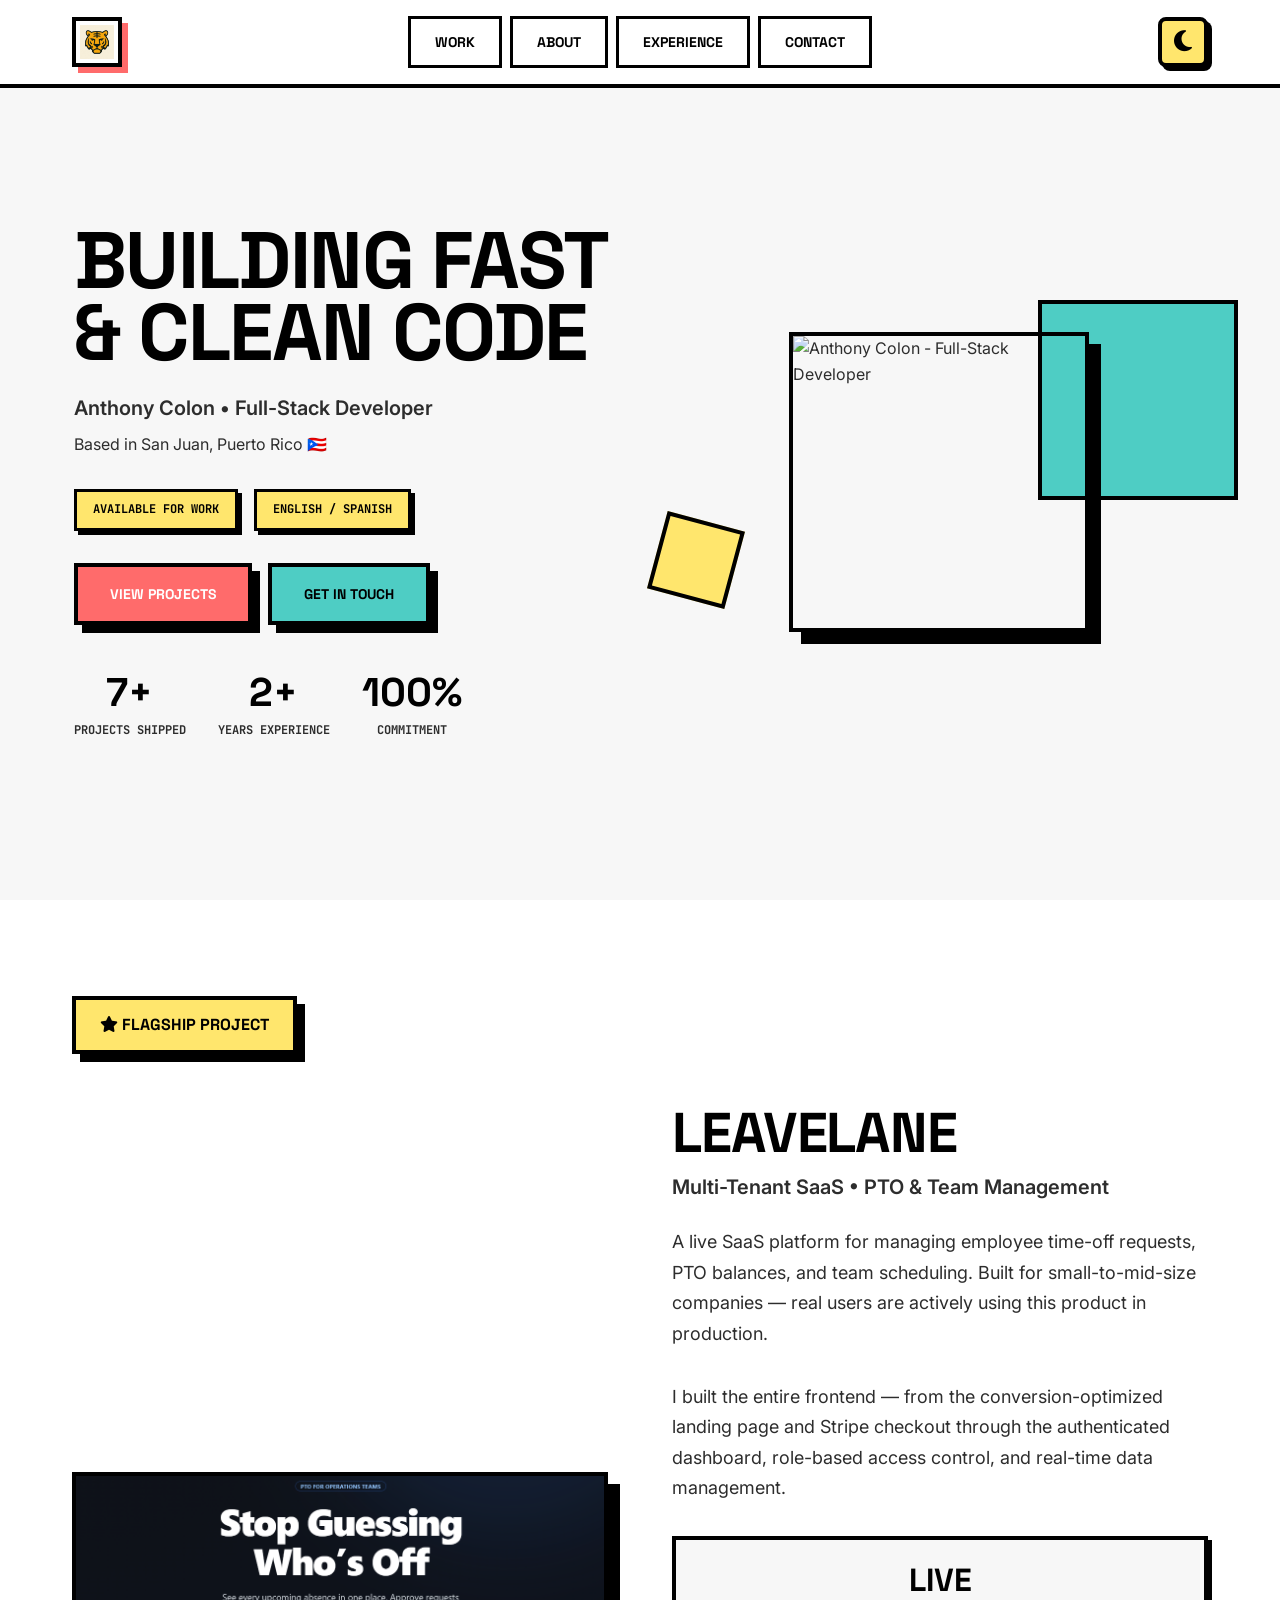
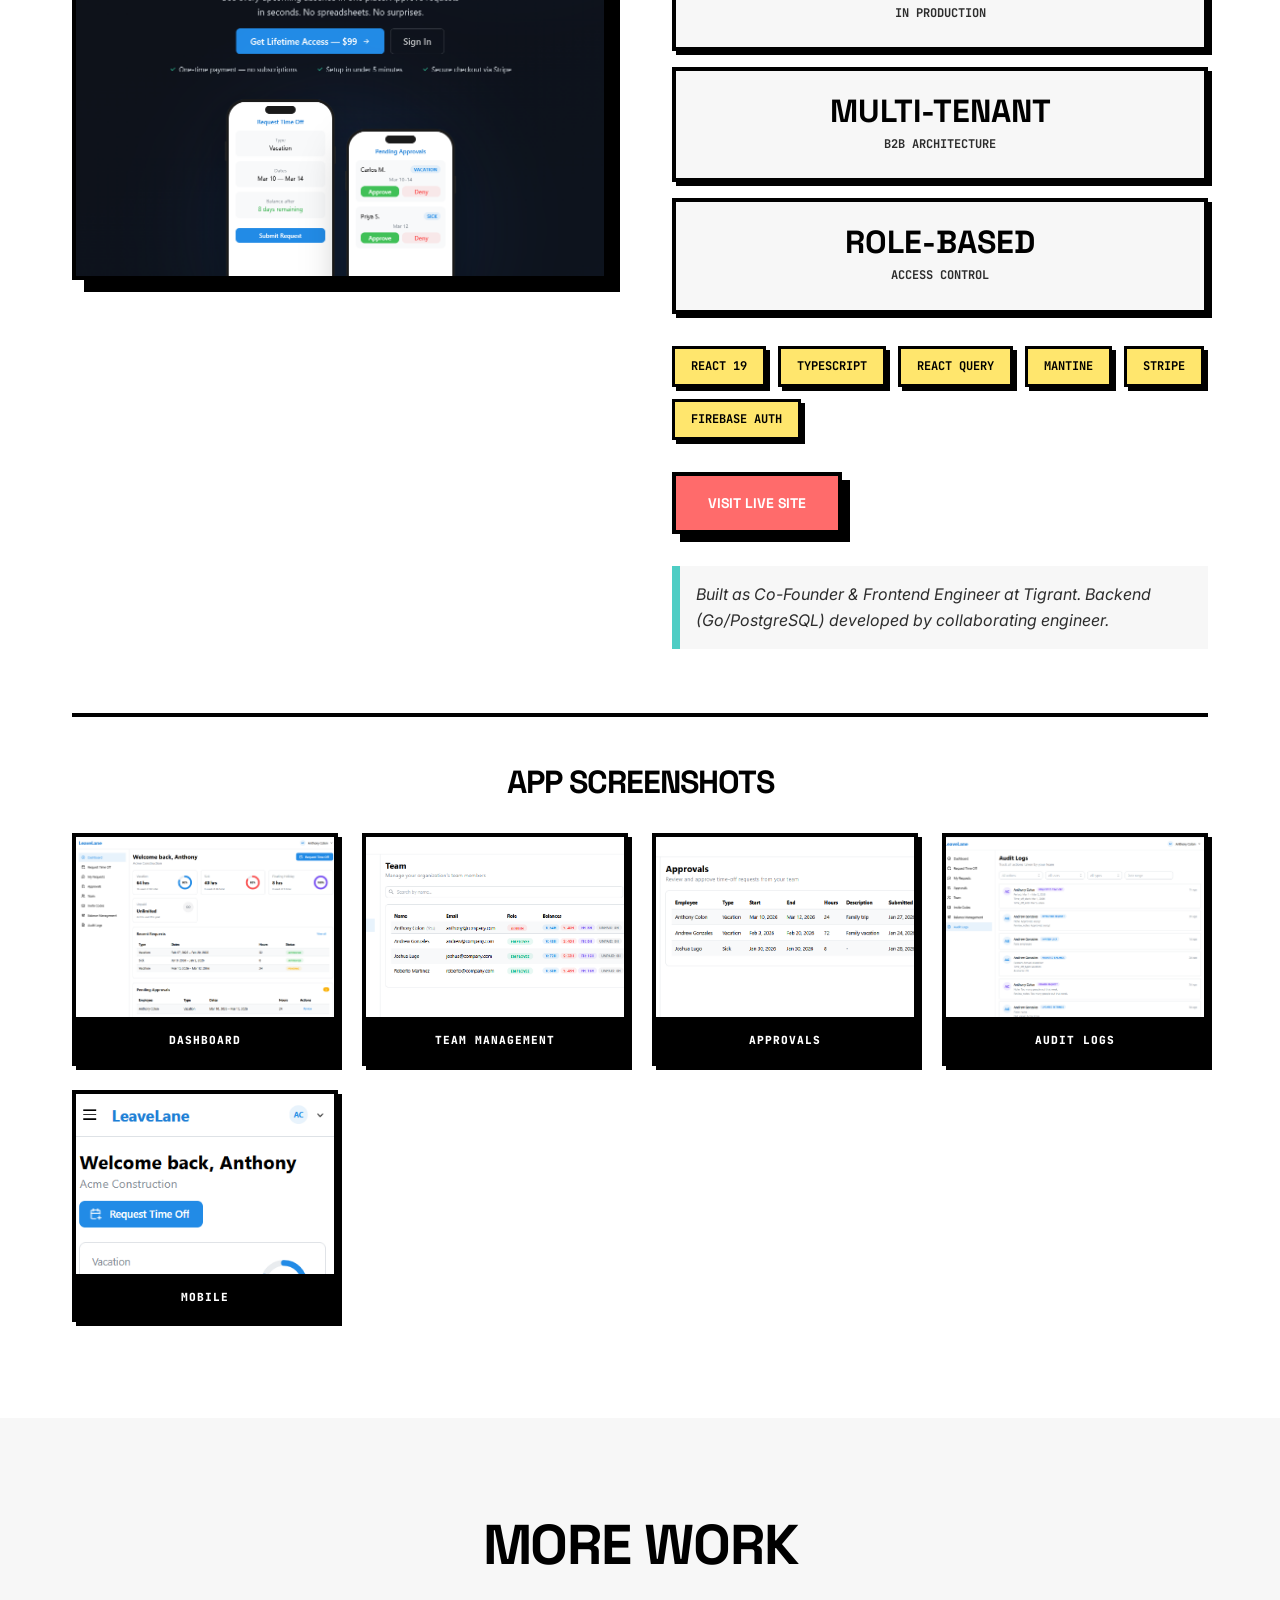
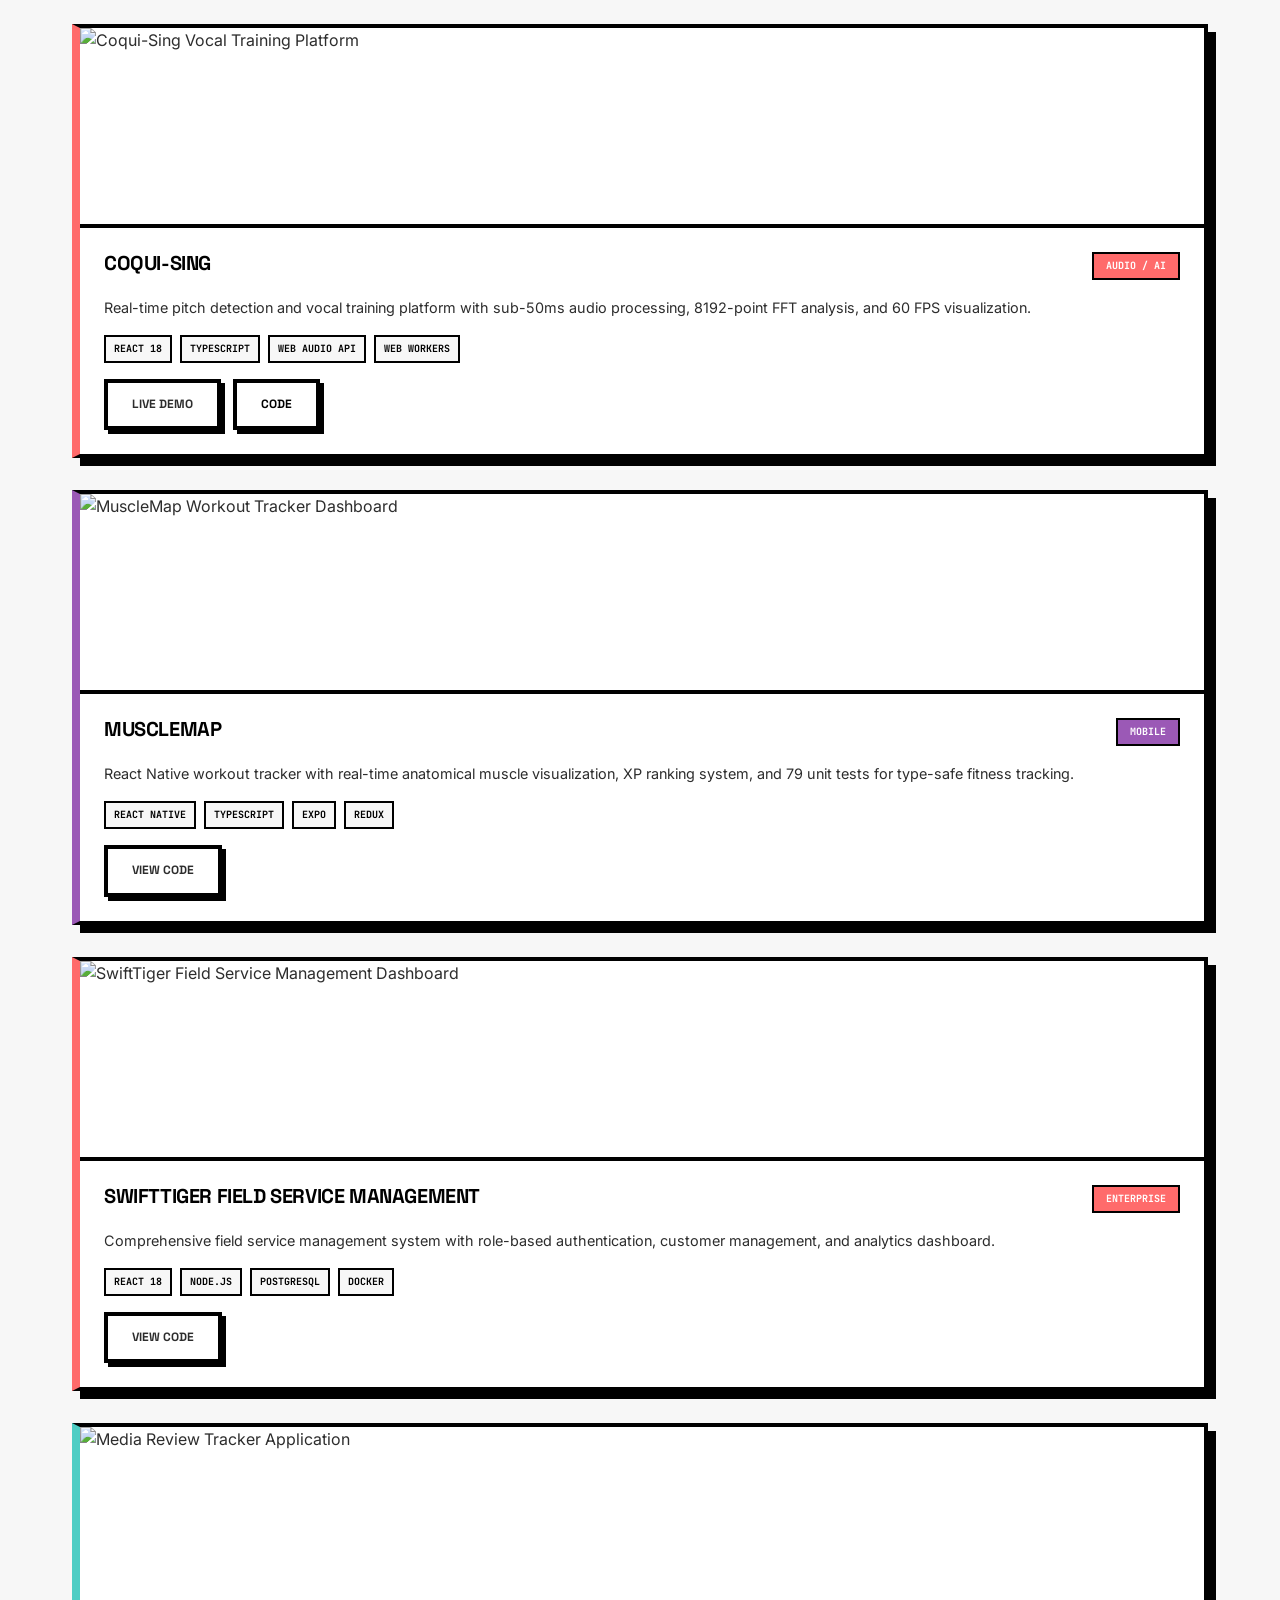
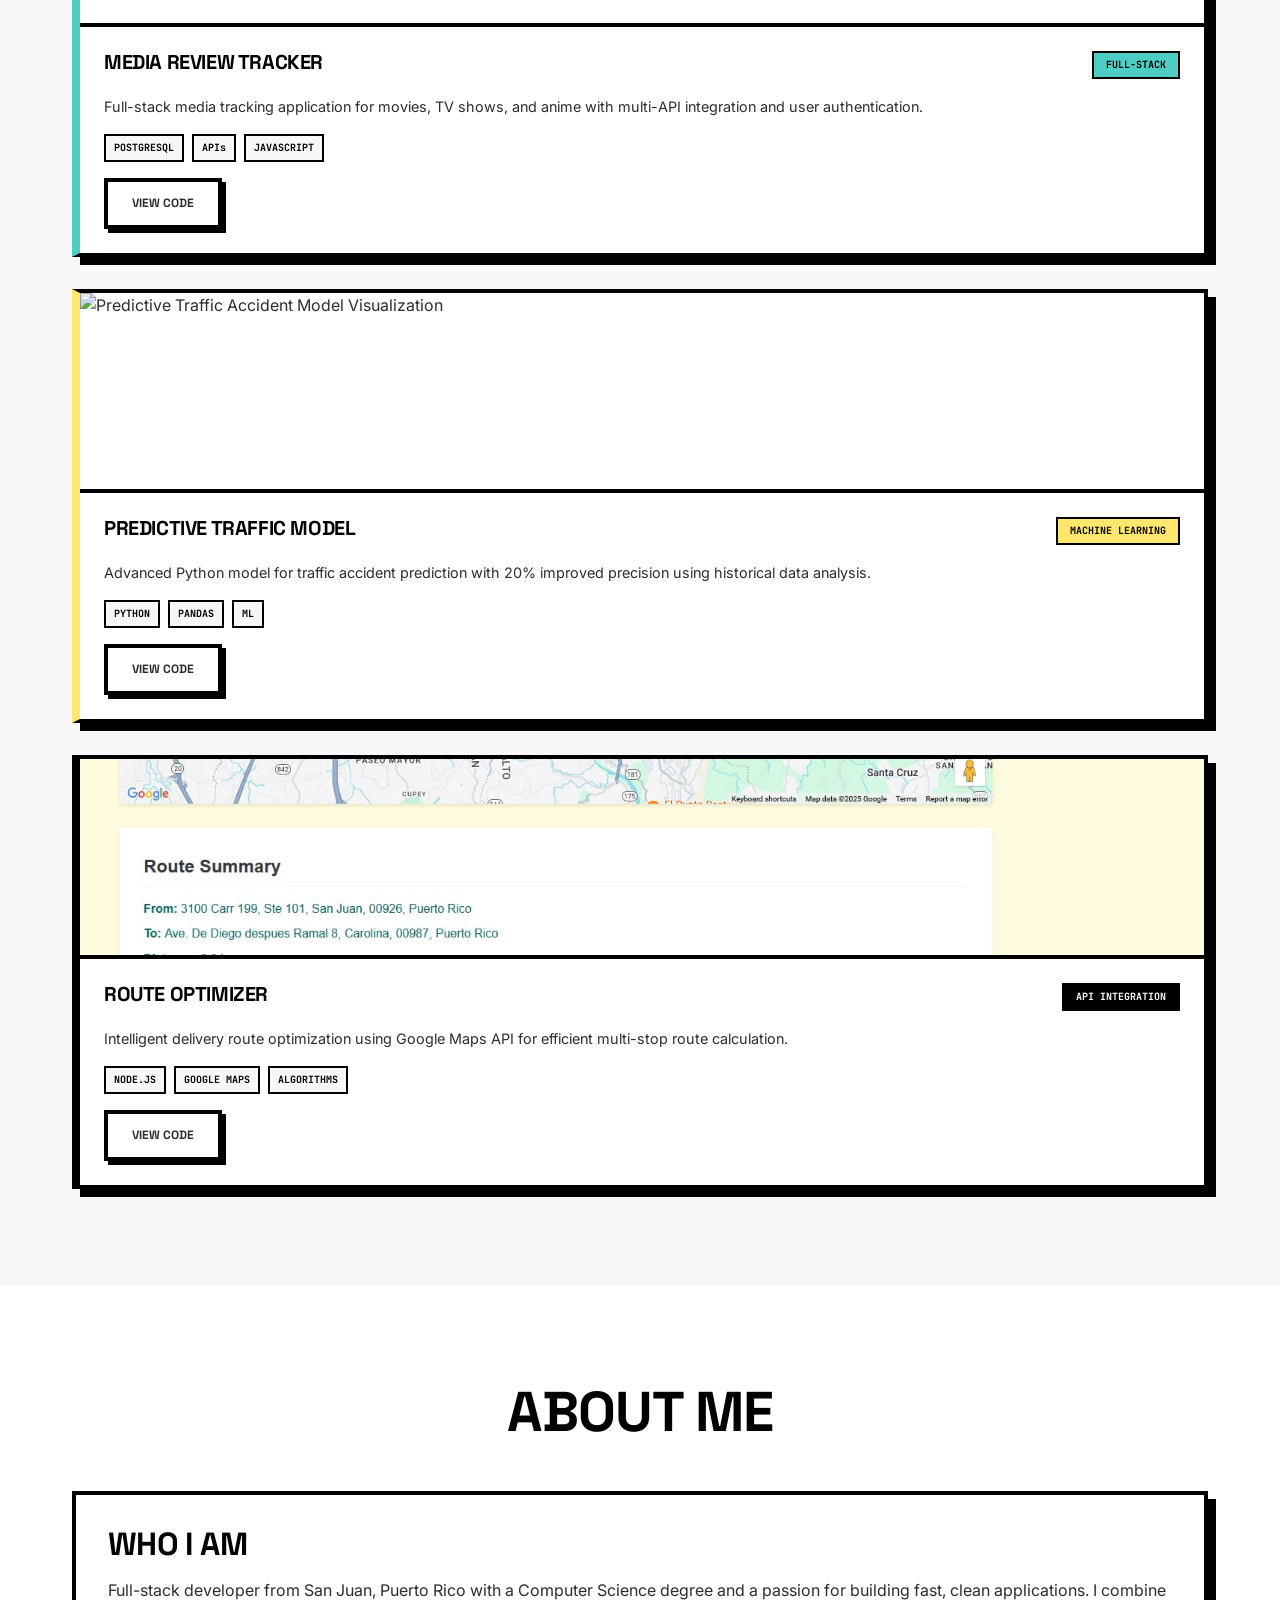
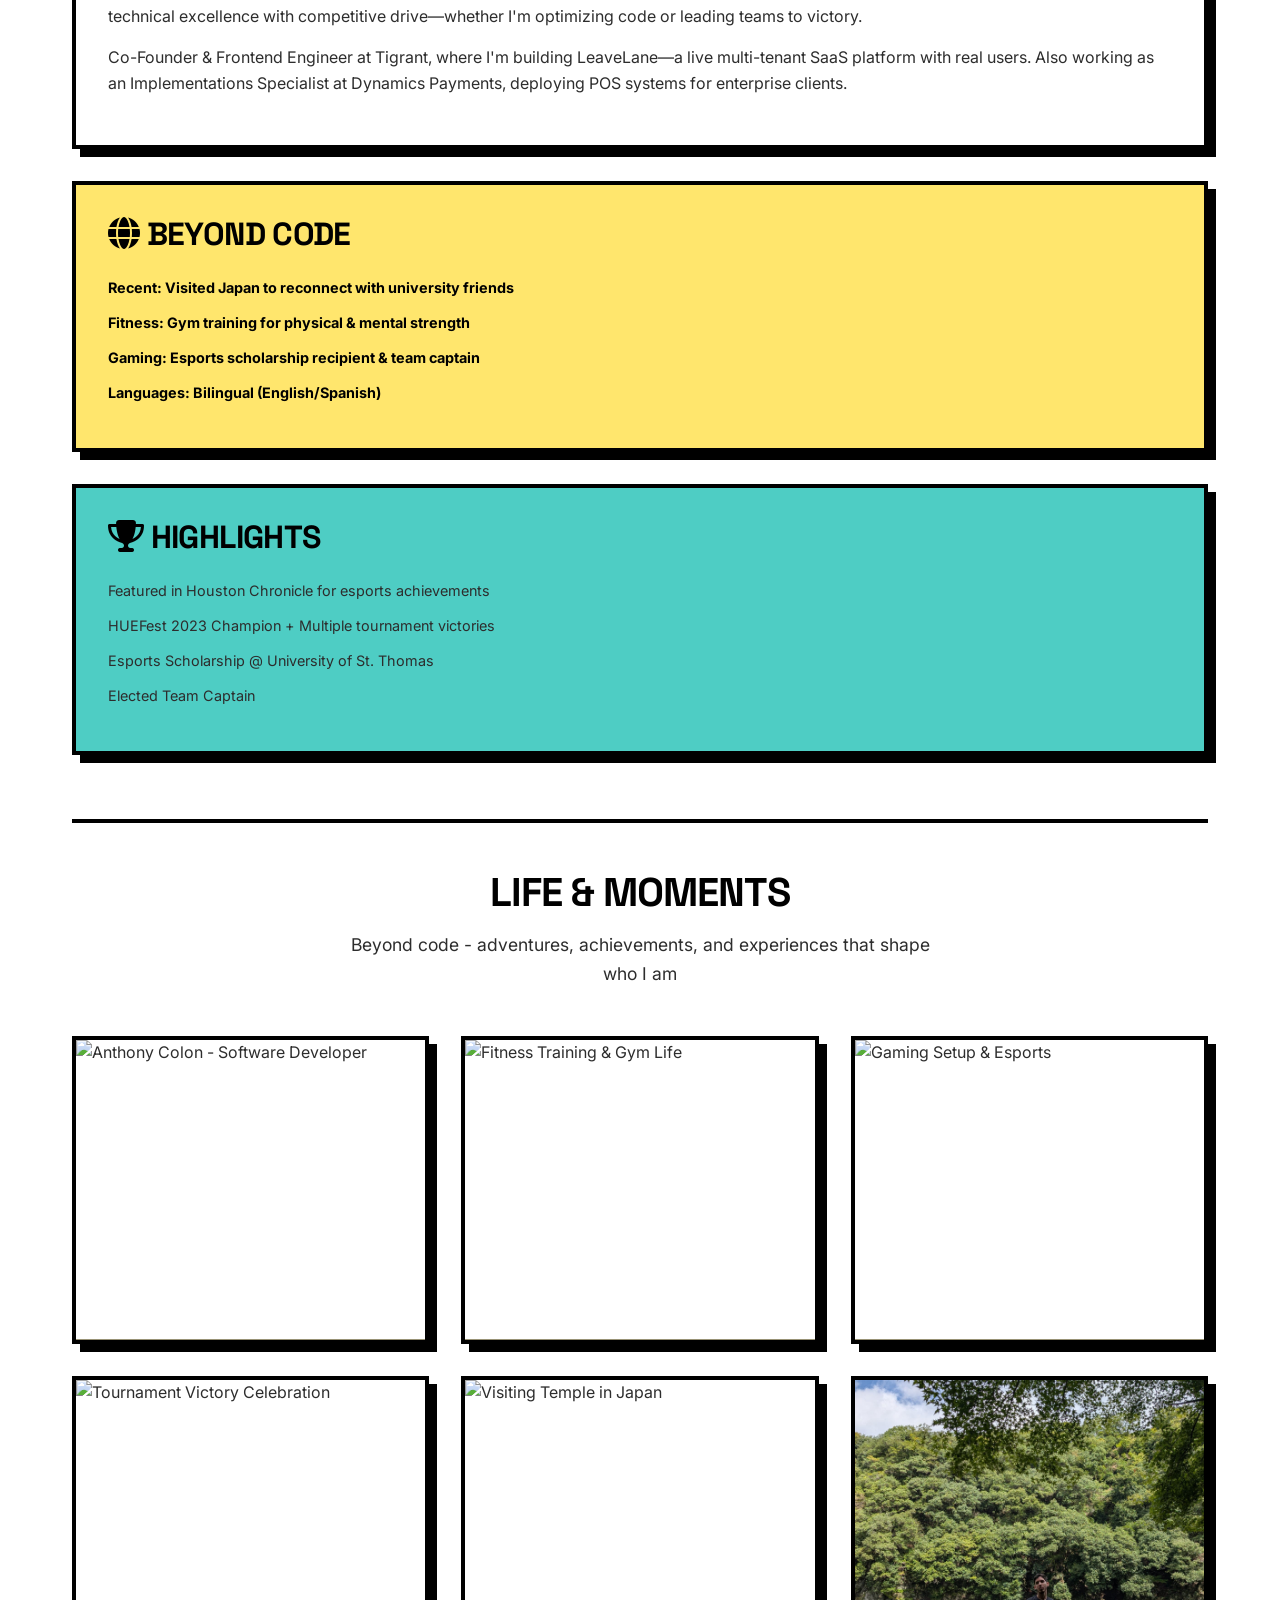
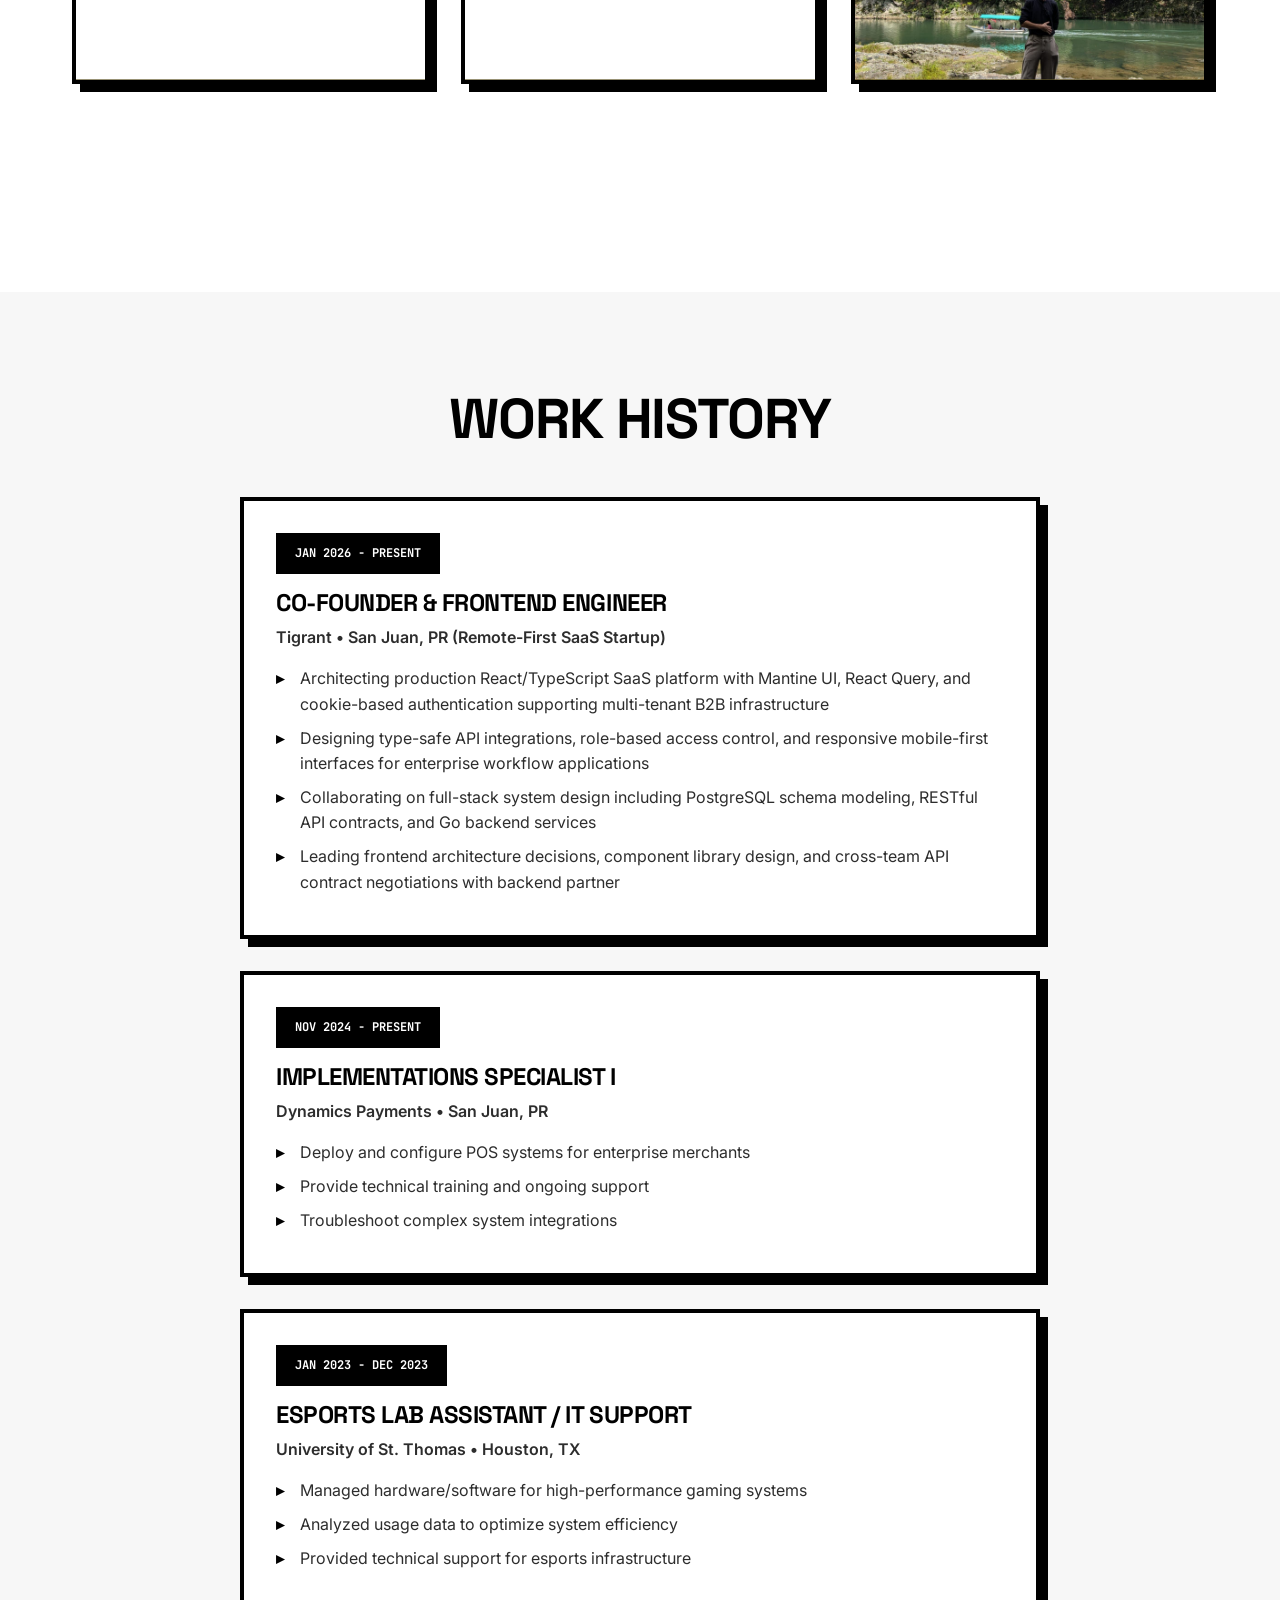
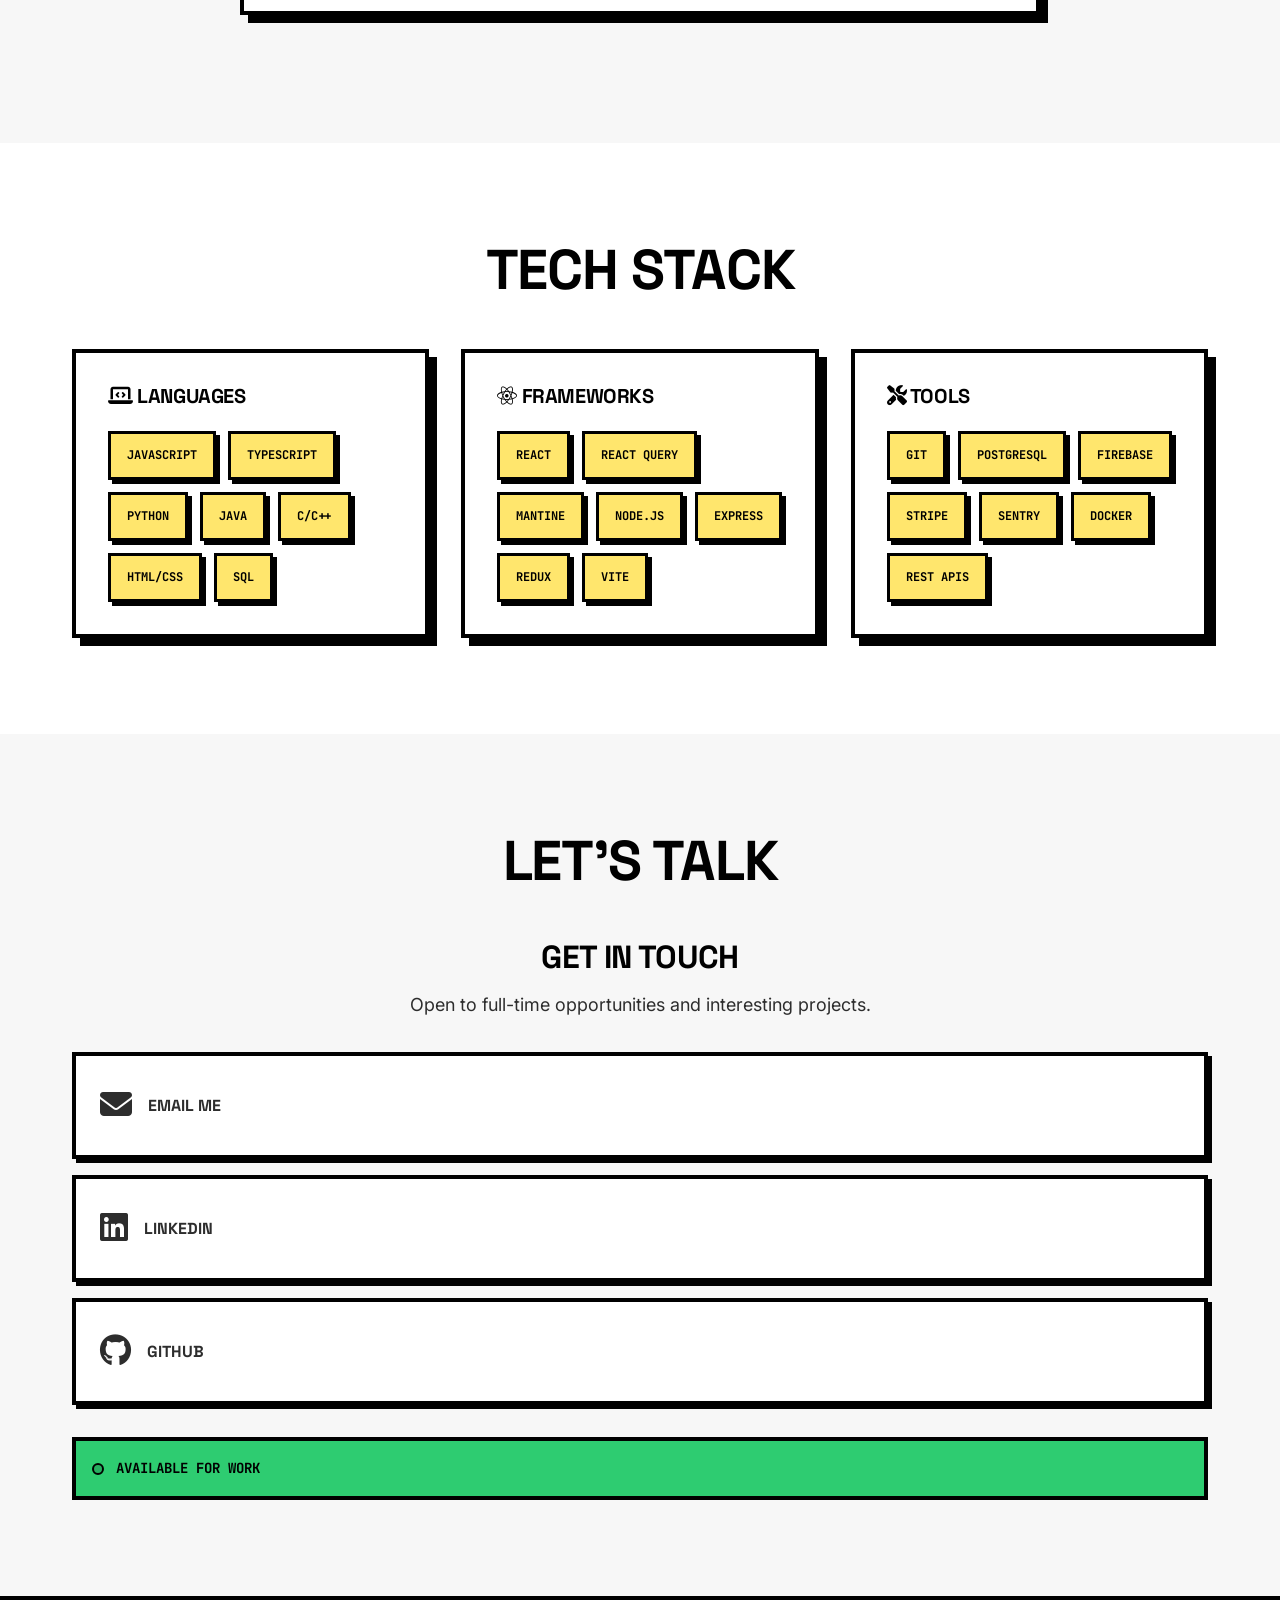
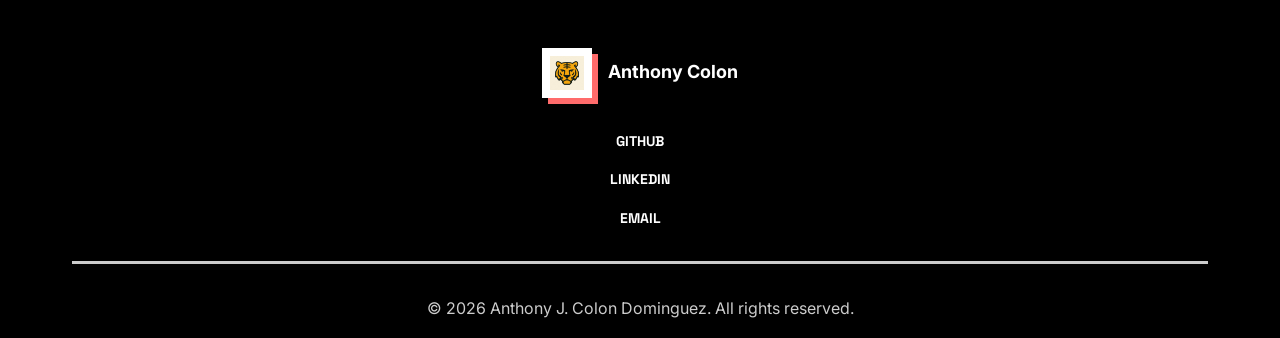
==== commit bb00bd06: "Remove email contact" ====
--- a/index.html
+++ b/index.html
@@ -527,12 +527,11 @@
         <div class="container">
           <h2 class="section-title">LET'S TALK</h2>
 
-          <div class="contact-grid">
-            <div class="contact-info">
+          <div class="contact-info" style="text-align: center;">
               <h3>GET IN TOUCH</h3>
               <p>Open to full-time opportunities and interesting projects.</p>
 
-              <div class="contact-methods">
+              <div class="contact-methods" style="justify-content: center;">
                 <a href="mailto:anthonyjomar441@gmail.com" class="contact-link card">
                   <span class="contact-icon"><i class="fas fa-envelope"></i></span>
                   <span>EMAIL ME</span>
@@ -553,30 +552,6 @@
                 <div class="status-dot"></div>
                 <span>AVAILABLE FOR WORK</span>
               </div>
-            </div>
-
-            <div class="contact-form-wrapper card">
-              <form id="contactForm" action="https://formsubmit.co/anthonyjomar441@gmail.com" method="POST">
-                <input type="hidden" name="_subject" value="New Portfolio Contact Message!">
-                <input type="hidden" name="_captcha" value="false">
-                <input type="hidden" name="_next" value="https://anthonyjomarq.github.io/Personal-Site---Capstone-2/#contact">
-                <input type="hidden" name="_template" value="box">
-
-                <div class="form-group">
-                  <input type="text" name="name" placeholder="YOUR NAME" required>
-                </div>
-
-                <div class="form-group">
-                  <input type="email" name="email" placeholder="YOUR EMAIL" required>
-                </div>
-
-                <div class="form-group">
-                  <textarea name="message" rows="5" placeholder="YOUR MESSAGE" required></textarea>
-                </div>
-
-                <button type="submit" class="btn btn-primary btn-block">SEND MESSAGE</button>
-              </form>
-            </div>
           </div>
         </div>
       </section>
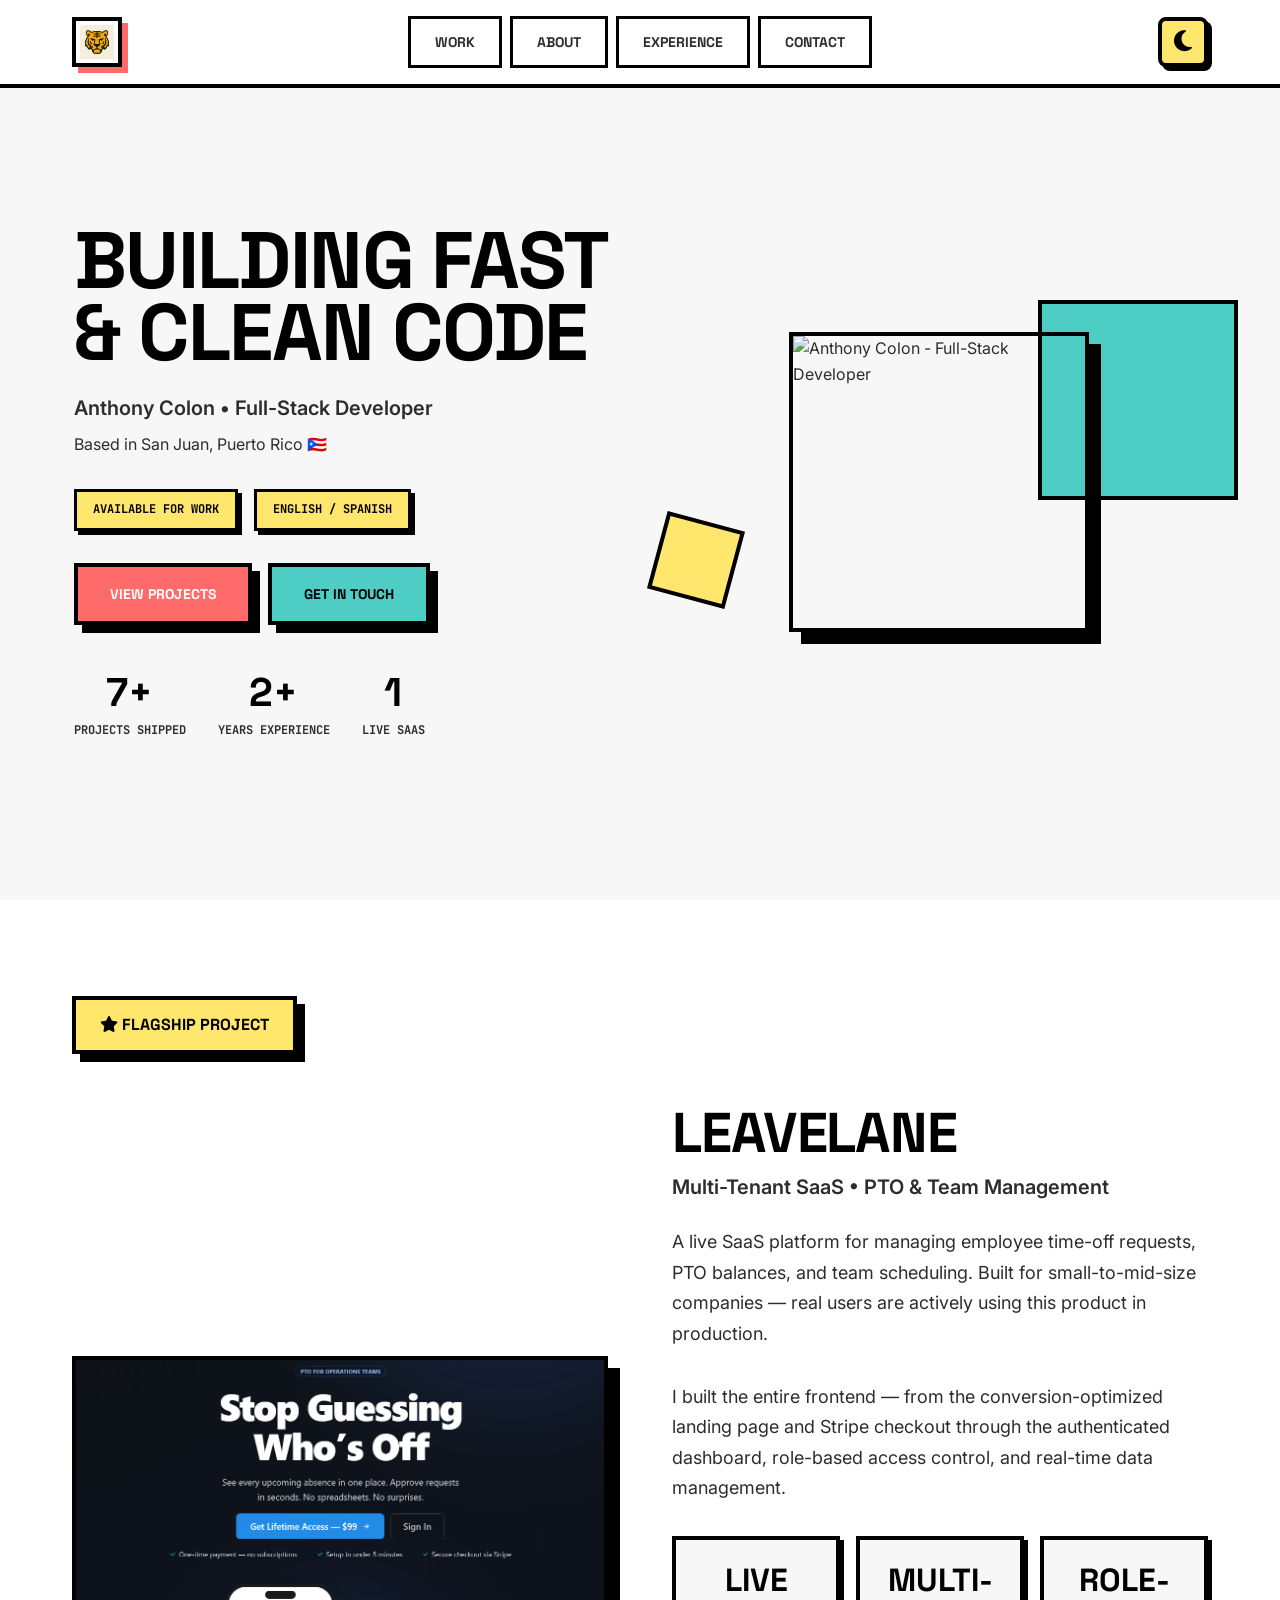
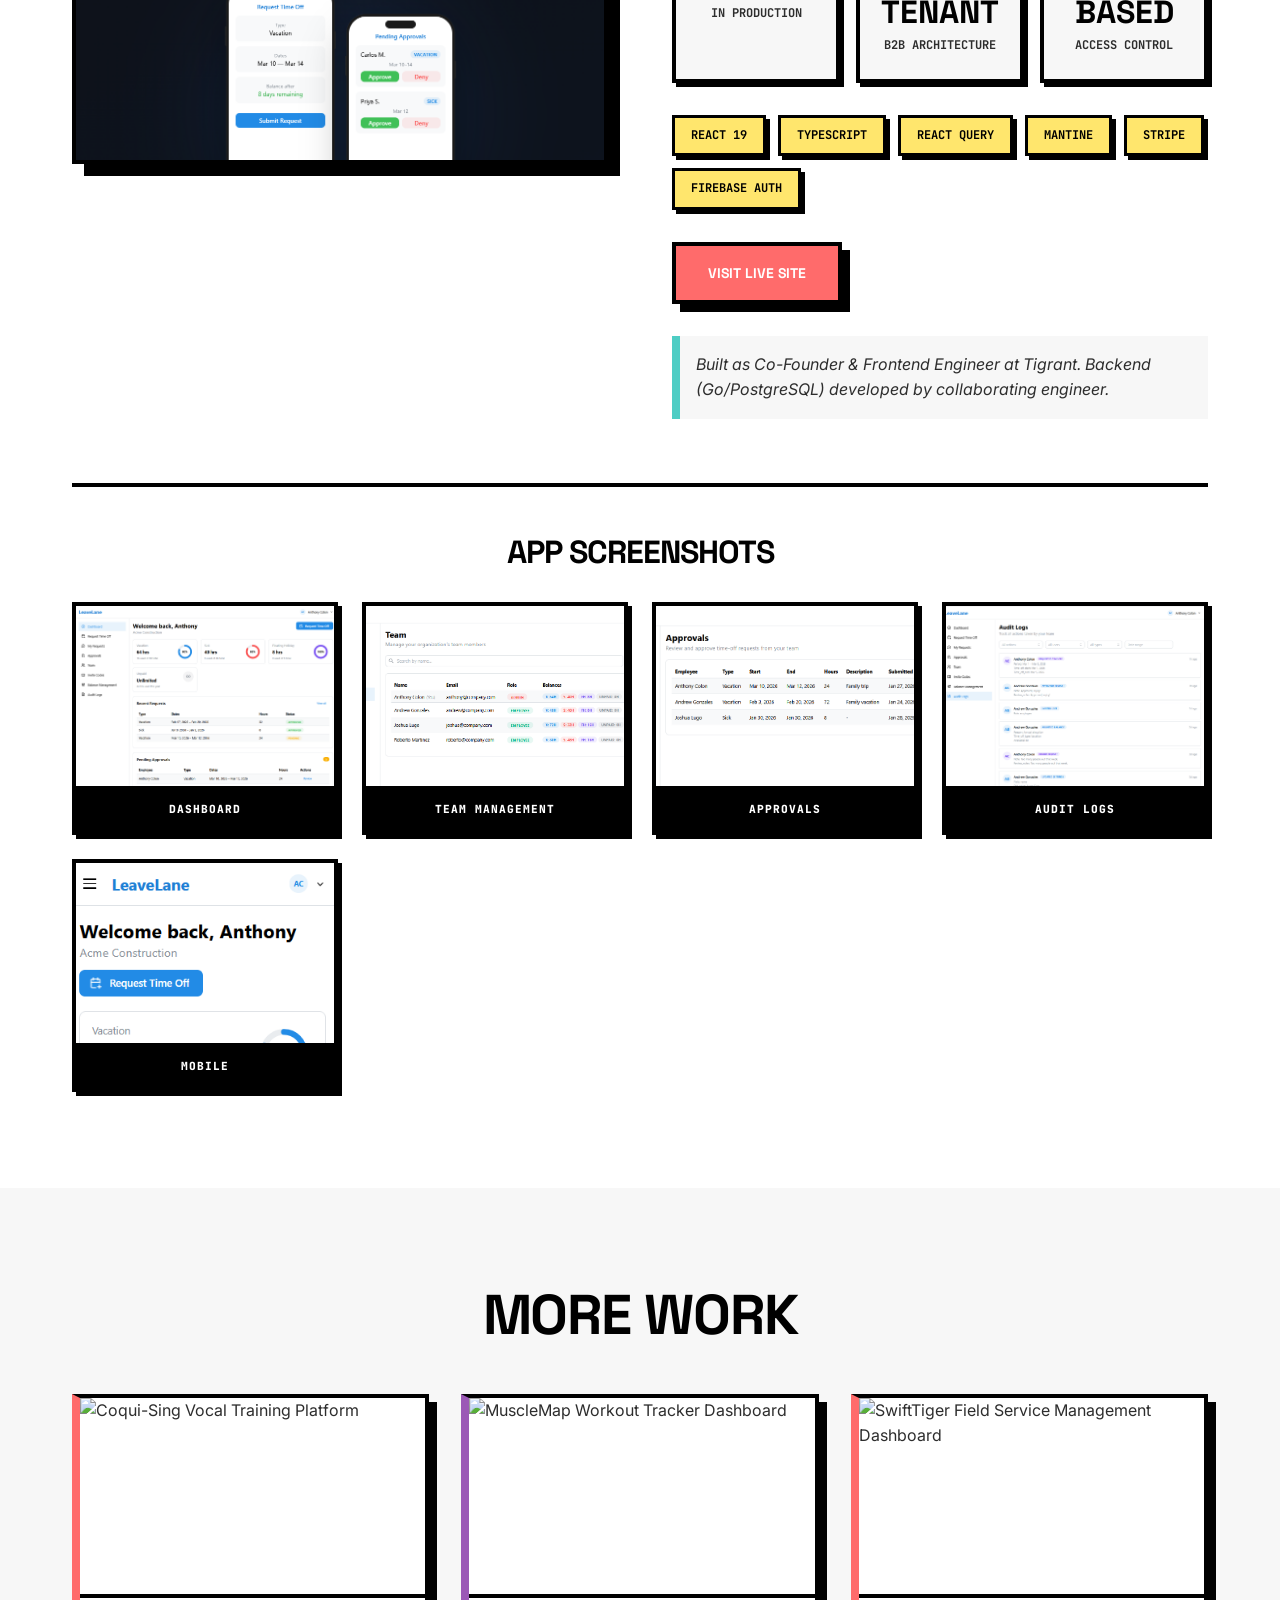
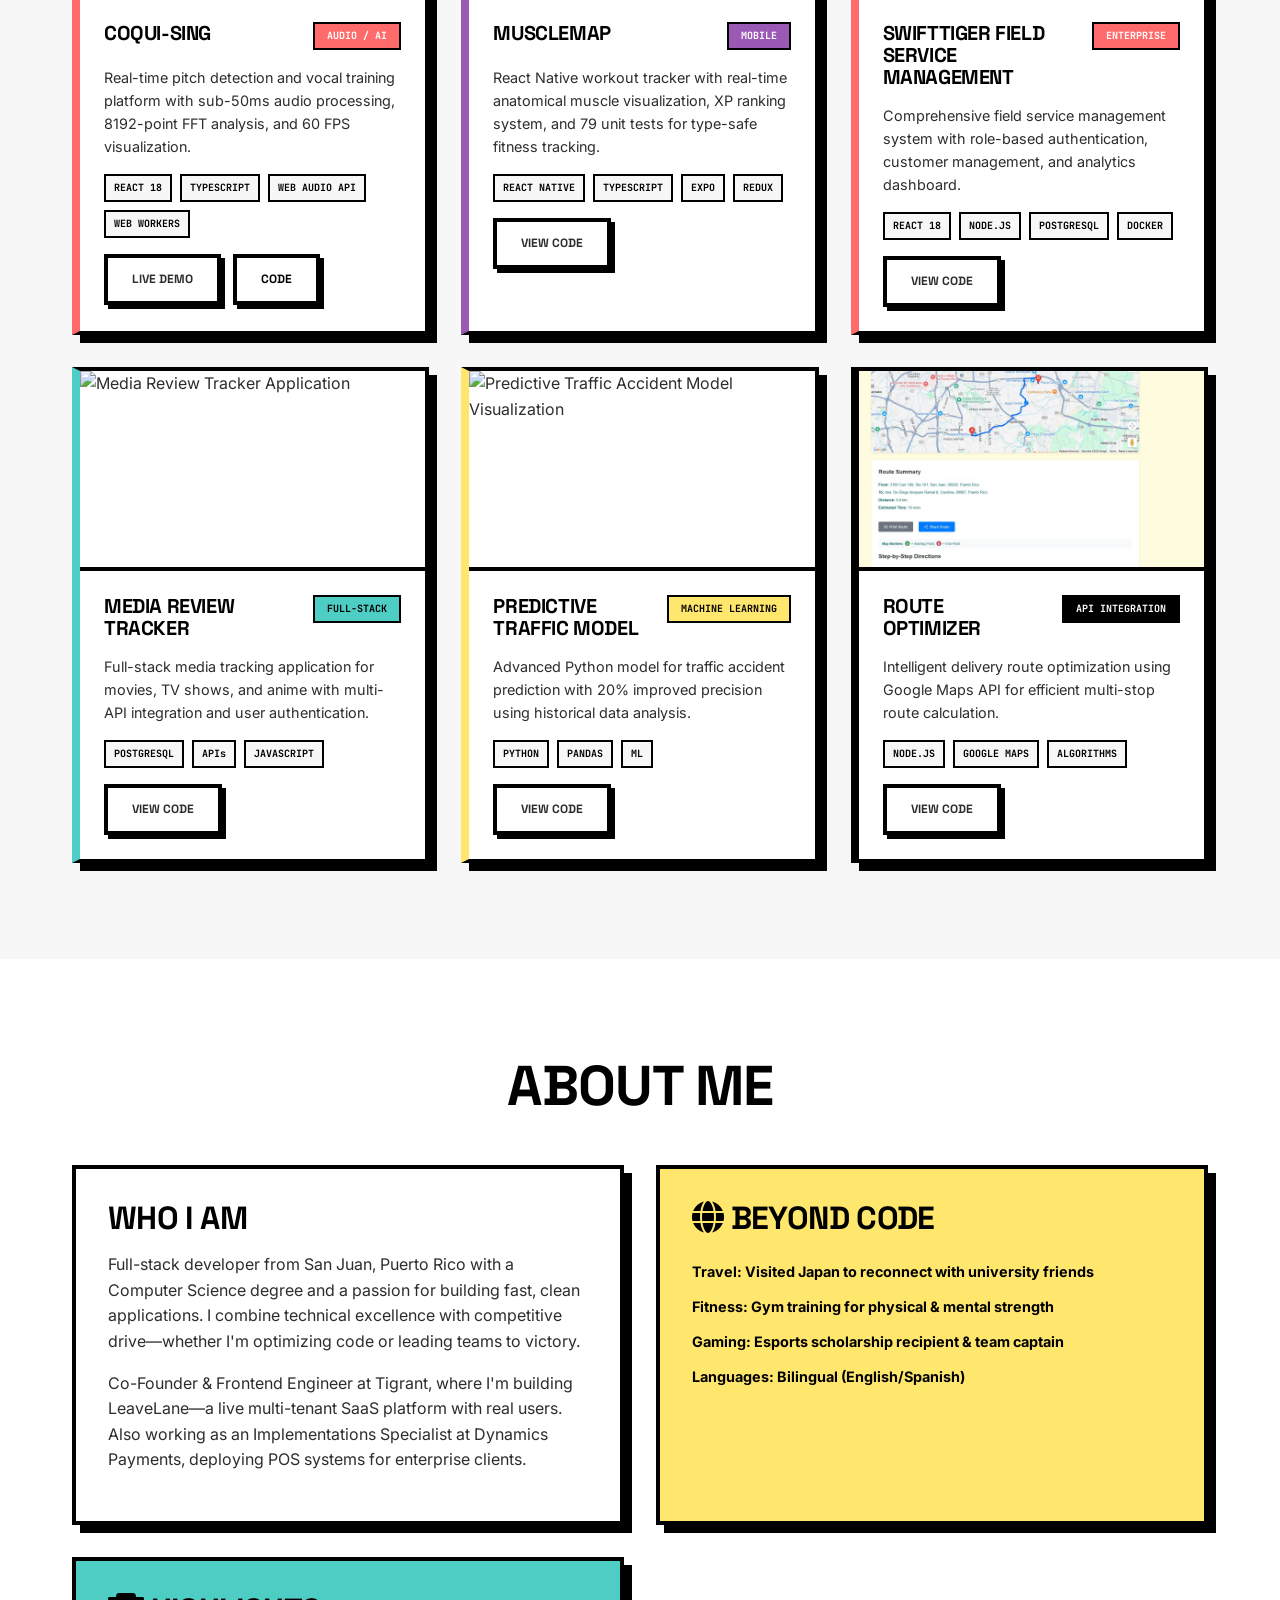
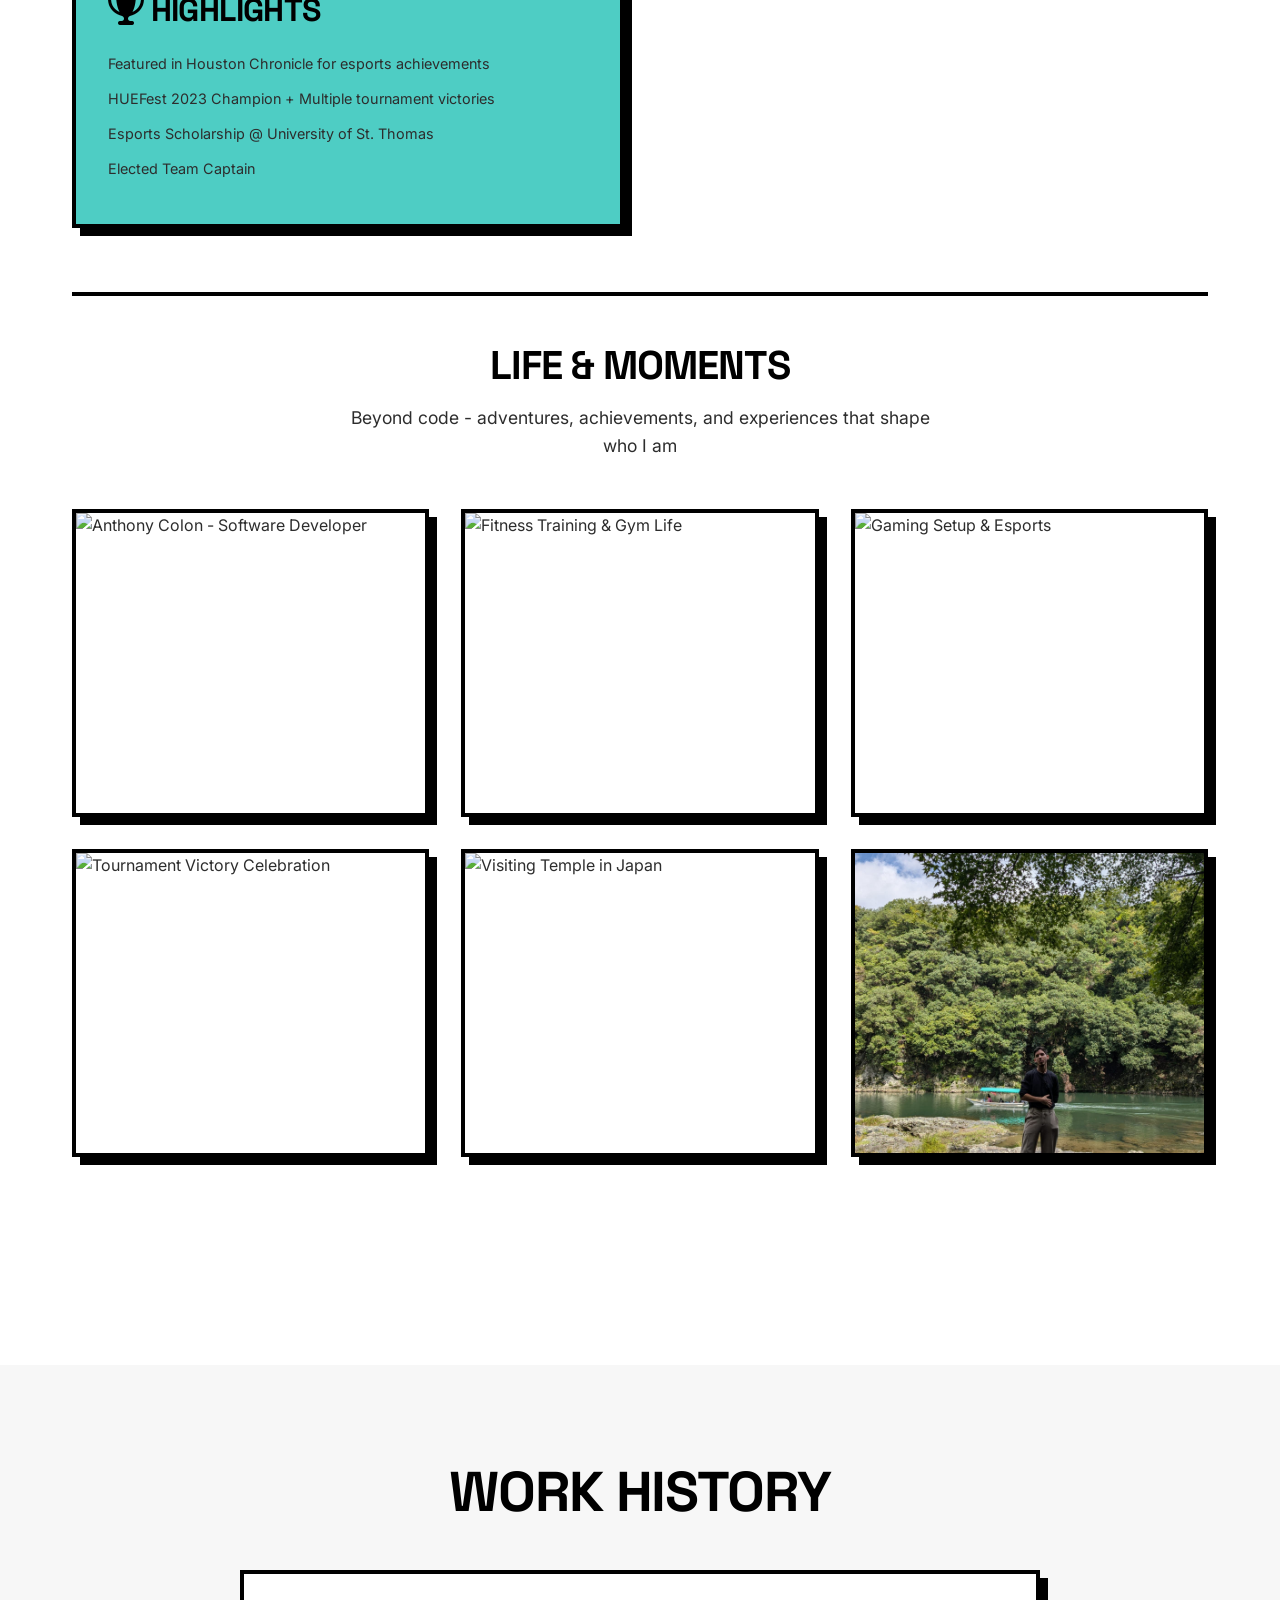
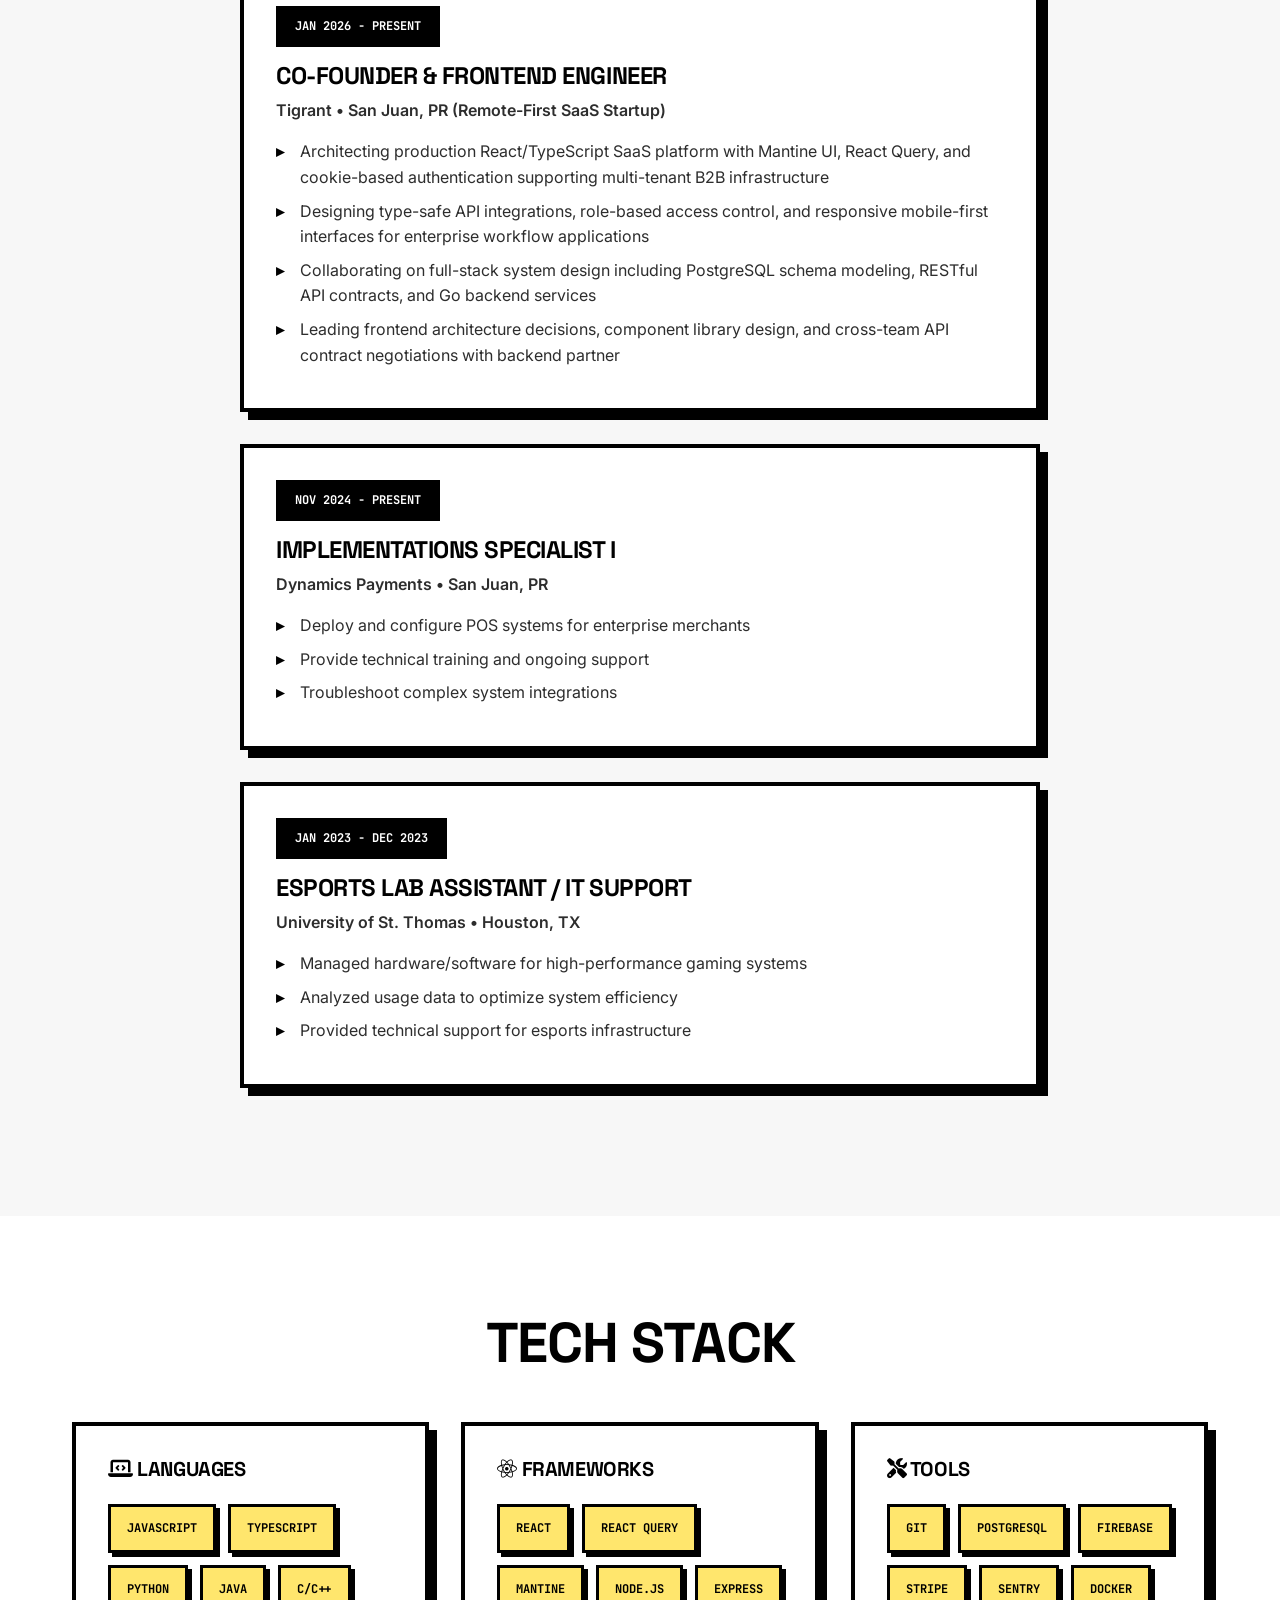
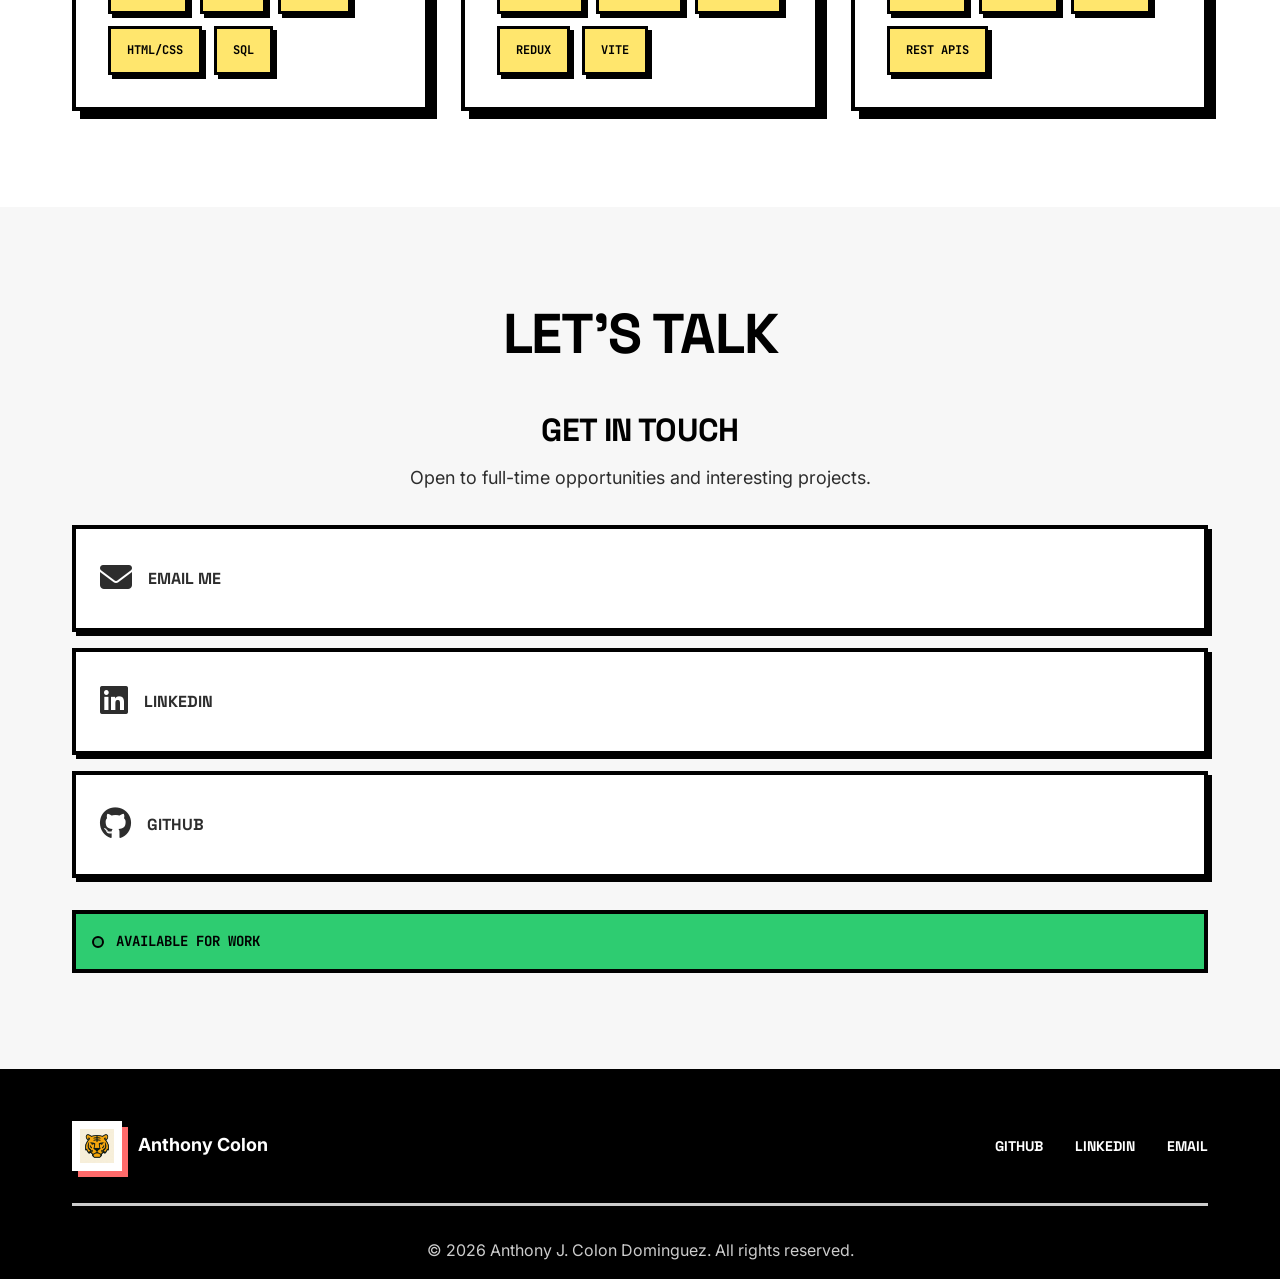
==== commit 4f8b6765: "fix: portfolio audit — layout bug, dead code, SEO, a11y cleanup" ====
--- a/index.html
+++ b/index.html
@@ -10,19 +10,18 @@
 
     <meta property="og:title" content="Anthony Colon - Full-Stack Developer" />
     <meta property="og:description" content="Building fast, clean applications with modern web technologies" />
-    <meta property="og:image" content="./assets/images/me.jpeg" />
-    <meta property="og:url" content="https://anthonyjomarq.github.io" />
+    <meta property="og:image" content="./assets/images/leavelane-landing.png" />
+    <meta property="og:url" content="https://anthonyjomarq.github.io/Personal-Site---Capstone-2/" />
     <meta property="og:type" content="website" />
 
     <meta name="twitter:card" content="summary_large_image" />
     <meta name="twitter:title" content="Anthony Colon - Full-Stack Developer" />
     <meta name="twitter:description" content="Building fast, clean applications with modern web technologies" />
-    <meta name="twitter:image" content="./assets/images/me.jpeg" />
+    <meta name="twitter:image" content="./assets/images/leavelane-landing.png" />
 
     <title>Anthony Colon - Full-Stack Developer</title>
-    <link rel="icon" type="image/png" sizes="32x32" href="./assets/images/TigerLogo.jpg">
-    <link rel="icon" type="image/png" sizes="16x16" href="./assets/images/TigerLogo.jpg">
-    <link rel="apple-touch-icon" sizes="180x180" href="./assets/images/TigerLogo.jpg">
+    <link rel="icon" type="image/jpeg" href="./assets/images/TigerLogo.jpg">
+    <link rel="apple-touch-icon" href="./assets/images/TigerLogo.jpg">
 
     <link rel="preconnect" href="https://fonts.googleapis.com">
     <link rel="preconnect" href="https://fonts.gstatic.com" crossorigin>
@@ -38,21 +37,33 @@
       "@type": "Person",
       "name": "Anthony J. Colon Dominguez",
       "jobTitle": "Full-Stack Developer",
-      "url": "https://anthonyjomarq.github.io",
+      "description": "Full-stack developer building production React/TypeScript applications. Co-Founder & Frontend Engineer at Tigrant.",
+      "url": "https://anthonyjomarq.github.io/Personal-Site---Capstone-2/",
       "sameAs": [
         "https://www.linkedin.com/in/anthonyjomarq/",
         "https://github.com/anthonyjomarq"
       ],
+      "worksFor": {
+        "@type": "Organization",
+        "name": "Tigrant"
+      },
+      "alumniOf": {
+        "@type": "CollegeOrUniversity",
+        "name": "University of St. Thomas"
+      },
+      "knowsLanguage": ["en", "es"],
       "address": {
         "@type": "PostalAddress",
         "addressLocality": "San Juan",
-        "addressRegion": "PR"
+        "addressRegion": "PR",
+        "addressCountry": "US"
       }
     }
     </script>
   </head>
 
   <body>
+    <a href="#main-content" class="skip-link">Skip to main content</a>
     <header>
       <nav class="nav-container">
         <div class="nav-brand">
@@ -71,7 +82,7 @@
       </nav>
     </header>
 
-    <main>
+    <main id="main-content" tabindex="-1">
       <section id="hero">
         <div class="container">
           <div class="hero-grid">
@@ -102,15 +113,15 @@
                   <span>YEARS EXPERIENCE</span>
                 </div>
                 <div class="stat-box">
-                  <strong>100%</strong>
-                  <span>COMMITMENT</span>
+                  <strong>1</strong>
+                  <span>LIVE SAAS</span>
                 </div>
               </div>
             </div>
 
             <div class="hero-visual">
               <div class="hero-image-container">
-                <img src="./assets/images/me.jpeg" alt="Anthony Colon - Full-Stack Developer" class="hero-image">
+                <img src="./assets/images/me.jpeg" alt="Anthony Colon - Full-Stack Developer" class="hero-image" fetchpriority="high">
               </div>
               <div class="geo-accent geo-square-large"></div>
               <div class="geo-accent geo-square-small"></div>
@@ -127,7 +138,7 @@
             <div class="featured-visual">
               <div class="project-image-wrapper">
                 <img src="./assets/images/leavelane-landing.png" alt="LeaveLane SaaS Landing Page" class="featured-image">
-                <a href="https://www.leavelane.com" class="image-overlay" target="_blank">
+                <a href="https://www.leavelane.com" class="image-overlay" target="_blank" rel="noopener noreferrer">
                   <span>VISIT LIVE SITE →</span>
                 </a>
               </div>
@@ -174,7 +185,7 @@
               </div>
 
               <div class="featured-links">
-                <a href="https://www.leavelane.com" class="btn btn-primary" target="_blank">
+                <a href="https://www.leavelane.com" class="btn btn-primary" target="_blank" rel="noopener noreferrer">
                   VISIT LIVE SITE
                 </a>
               </div>
@@ -235,8 +246,8 @@
                   <span>WEB WORKERS</span>
                 </div>
                 <div class="project-card-links">
-                  <a href="https://anthonyjomarq.github.io/Coqui-Sing/" class="btn btn-small" target="_blank">LIVE DEMO</a>
-                  <a href="https://github.com/anthonyjomarq/Coqui-Sing" class="btn btn-small btn-outline-small" target="_blank">CODE</a>
+                  <a href="https://anthonyjomarq.github.io/Coqui-Sing/" class="btn btn-small" target="_blank" rel="noopener noreferrer">LIVE DEMO</a>
+                  <a href="https://github.com/anthonyjomarq/Coqui-Sing" class="btn btn-small btn-outline-small" target="_blank" rel="noopener noreferrer">CODE</a>
                 </div>
               </div>
             </div>
@@ -257,7 +268,7 @@
                   <span>EXPO</span>
                   <span>REDUX</span>
                 </div>
-                <a href="https://github.com/anthonyjomarq/MuscleMap-Demo" class="btn btn-small" target="_blank">VIEW CODE</a>
+                <a href="https://github.com/anthonyjomarq/MuscleMap-Demo" class="btn btn-small" target="_blank" rel="noopener noreferrer">VIEW CODE</a>
               </div>
             </div>
 
@@ -277,7 +288,7 @@
                   <span>POSTGRESQL</span>
                   <span>DOCKER</span>
                 </div>
-                <a href="https://github.com/anthonyjomarq/SwiftTiger" class="btn btn-small" target="_blank">VIEW CODE</a>
+                <a href="https://github.com/anthonyjomarq/SwiftTiger" class="btn btn-small" target="_blank" rel="noopener noreferrer">VIEW CODE</a>
               </div>
             </div>
 
@@ -296,7 +307,7 @@
                   <span>APIs</span>
                   <span>JAVASCRIPT</span>
                 </div>
-                <a href="https://github.com/anthonyjomarq/Movie-review---Capstone-5" class="btn btn-small" target="_blank">VIEW CODE</a>
+                <a href="https://github.com/anthonyjomarq/Movie-review---Capstone-5" class="btn btn-small" target="_blank" rel="noopener noreferrer">VIEW CODE</a>
               </div>
             </div>
 
@@ -315,7 +326,7 @@
                   <span>PANDAS</span>
                   <span>ML</span>
                 </div>
-                <a href="https://github.com/anthonyjomarq/Predictive-Traffic-Accident-Model" class="btn btn-small" target="_blank">VIEW CODE</a>
+                <a href="https://github.com/anthonyjomarq/Predictive-Traffic-Accident-Model" class="btn btn-small" target="_blank" rel="noopener noreferrer">VIEW CODE</a>
               </div>
             </div>
 
@@ -334,7 +345,7 @@
                   <span>GOOGLE MAPS</span>
                   <span>ALGORITHMS</span>
                 </div>
-                <a href="https://github.com/anthonyjomarq/Route-Optimizer---Capstone-4" class="btn btn-small" target="_blank">VIEW CODE</a>
+                <a href="https://github.com/anthonyjomarq/Route-Optimizer---Capstone-4" class="btn btn-small" target="_blank" rel="noopener noreferrer">VIEW CODE</a>
               </div>
             </div>
           </div>
@@ -365,7 +376,7 @@
             <div class="highlight-card card card-yellow">
               <h3><i class="fas fa-globe"></i> BEYOND CODE</h3>
               <ul>
-                <li><strong>Recent:</strong> Visited Japan to reconnect with university friends</li>
+                <li><strong>Travel:</strong> Visited Japan to reconnect with university friends</li>
                 <li><strong>Fitness:</strong> Gym training for physical & mental strength</li>
                 <li><strong>Gaming:</strong> Esports scholarship recipient & team captain</li>
                 <li><strong>Languages:</strong> Bilingual (English/Spanish)</li>
@@ -537,12 +548,12 @@
                   <span>EMAIL ME</span>
                 </a>
 
-                <a href="https://www.linkedin.com/in/anthonyjomarq/" class="contact-link card" target="_blank">
+                <a href="https://www.linkedin.com/in/anthonyjomarq/" class="contact-link card" target="_blank" rel="noopener noreferrer">
                   <span class="contact-icon"><i class="fab fa-linkedin"></i></span>
                   <span>LINKEDIN</span>
                 </a>
 
-                <a href="https://github.com/anthonyjomarq" class="contact-link card" target="_blank">
+                <a href="https://github.com/anthonyjomarq" class="contact-link card" target="_blank" rel="noopener noreferrer">
                   <span class="contact-icon"><i class="fab fa-github"></i></span>
                   <span>GITHUB</span>
                 </a>
@@ -565,8 +576,8 @@
             <span>Anthony Colon</span>
           </div>
           <div class="footer-links">
-            <a href="https://github.com/anthonyjomarq" target="_blank">GITHUB</a>
-            <a href="https://www.linkedin.com/in/anthonyjomarq/" target="_blank">LINKEDIN</a>
+            <a href="https://github.com/anthonyjomarq" target="_blank" rel="noopener noreferrer">GITHUB</a>
+            <a href="https://www.linkedin.com/in/anthonyjomarq/" target="_blank" rel="noopener noreferrer">LINKEDIN</a>
             <a href="mailto:anthonyjomar441@gmail.com">EMAIL</a>
           </div>
         </div>
--- a/style.css
+++ b/style.css
@@ -157,9 +157,13 @@
   transition: var(--transition-fast);
 }
 
-.nav-btn:hover {
+.nav-btn:hover,
+.nav-btn.is-active {
   background: var(--black);
   color: var(--white);
+}
+
+.nav-btn:hover {
   transform: translate(-2px, -2px);
   box-shadow: var(--shadow-small);
 }
@@ -803,27 +807,6 @@
   background: var(--accent-cyan);
 }
 
-.photo-grid {
-  grid-column: 1 / -1;
-  display: grid;
-  grid-template-columns: repeat(3, 1fr);
-  gap: 2rem;
-}
-
-.about-photo {
-  width: 100%;
-  height: 250px;
-  object-fit: cover;
-  border: var(--border-thick);
-  box-shadow: var(--shadow-hard);
-  transition: var(--transition-medium);
-}
-
-.about-photo:hover {
-  transform: translate(-4px, -4px);
-  box-shadow: var(--shadow-large);
-}
-
 #experience {
   padding: 6rem 0;
   background: var(--gray-light);
@@ -936,12 +919,6 @@
   background: var(--gray-light);
 }
 
-.contact-grid {
-  display: grid;
-  grid-template-columns: 1fr 1fr;
-  gap: 3rem;
-}
-
 .contact-info h3 {
   margin-bottom: 1rem;
 }
@@ -1007,46 +984,6 @@
 @keyframes pulse {
   0%, 100% { opacity: 1; }
   50% { opacity: 0.5; }
-}
-
-.contact-form-wrapper {
-  padding: 2rem;
-}
-
-.form-group {
-  margin-bottom: 1.5rem;
-}
-
-.form-group input,
-.form-group textarea {
-  width: 100%;
-  padding: 1rem;
-  border: var(--border-thick);
-  font-family: var(--font-body);
-  font-size: 1rem;
-  background: var(--white);
-  transition: var(--transition-fast);
-}
-
-.form-group input:focus,
-.form-group textarea:focus {
-  outline: none;
-  transform: translate(-2px, -2px);
-  box-shadow: var(--shadow-small);
-}
-
-.form-group textarea {
-  resize: vertical;
-  min-height: 150px;
-}
-
-.error-message {
-  display: block;
-  color: var(--accent-red);
-  font-size: 0.875rem;
-  font-weight: 700;
-  margin-top: 0.5rem;
-  font-family: var(--font-mono);
 }
 
 footer {
@@ -1159,11 +1096,6 @@
   .skills-grid {
     grid-template-columns: 1fr;
   }
-
-  .contact-grid {
-    grid-template-columns: 1fr;
-    gap: 2rem;
-  }
 }
 
 @media (max-width: 768px) {
@@ -1235,6 +1167,29 @@
     color: var(--accent-cyan);
     animation: bounce 2s infinite;
   }
+
+  .highlight-boxes {
+    grid-template-columns: 1fr;
+  }
+
+  .projects-grid {
+    grid-template-columns: 1fr;
+  }
+
+  .about-grid {
+    grid-template-columns: 1fr;
+  }
+
+  .footer-content {
+    flex-direction: column;
+    gap: 2rem;
+    text-align: center;
+  }
+
+  .footer-links {
+    flex-direction: column;
+    gap: 1rem;
+  }
 }
 
 @keyframes bounce {
@@ -1245,34 +1200,6 @@
   50% {
     transform: translateX(-50%) translateY(10px);
     opacity: 0.7;
-  }
-}
-
-  .highlight-boxes {
-    grid-template-columns: 1fr;
-  }
-
-  .projects-grid {
-    grid-template-columns: 1fr;
-  }
-
-  .about-grid {
-    grid-template-columns: 1fr;
-  }
-
-  .photo-grid {
-    grid-template-columns: 1fr;
-  }
-
-  .footer-content {
-    flex-direction: column;
-    gap: 2rem;
-    text-align: center;
-  }
-
-  .footer-links {
-    flex-direction: column;
-    gap: 1rem;
   }
 }
 
@@ -1415,30 +1342,6 @@
   border-color: #000000;
 }
 
-body.dark-mode .contact-form-wrapper {
-  background: var(--dark-bg);
-  border: 4px solid var(--dark-text);
-}
-
-body.dark-mode input,
-body.dark-mode textarea {
-  background: var(--dark-surface);
-  border: 3px solid var(--dark-text);
-  color: var(--dark-text);
-}
-
-body.dark-mode input::placeholder,
-body.dark-mode textarea::placeholder {
-  color: var(--dark-text);
-  opacity: 0.5;
-}
-
-body.dark-mode input:focus,
-body.dark-mode textarea:focus {
-  border-color: var(--accent-cyan);
-  box-shadow: 4px 4px 0 var(--accent-cyan);
-}
-
 body.dark-mode .availability-badge {
   background: #27AE60;
   border: 3px solid #000000;
@@ -1513,9 +1416,9 @@
 }
 
 body.dark-mode .tag-api {
-  background: var(--accent-red);
+  background: #000000;
   color: var(--white);
-  border-color: #000000;
+  border-color: var(--dark-text);
 }
 
 body.dark-mode .tag-mobile {
@@ -2062,3 +1965,76 @@
     border: 2px solid black;
   }
 }
+
+.toast-notification {
+  position: fixed;
+  top: 2rem;
+  right: 2rem;
+  background: #2ECC71;
+  border: 4px solid #000000;
+  box-shadow: 8px 8px 0 #000000;
+  padding: 1.5rem;
+  max-width: 400px;
+  z-index: 10000;
+  animation: toast-slide-in 0.3s ease forwards;
+}
+
+.toast-notification.toast-error {
+  background: var(--accent-red);
+}
+
+.toast-notification strong {
+  display: block;
+  font-family: var(--font-heading);
+  font-size: 1rem;
+  text-transform: uppercase;
+  margin-bottom: 0.5rem;
+  color: #000000;
+}
+
+.toast-notification p {
+  margin: 0;
+  color: #000000;
+  font-size: 0.875rem;
+}
+
+.toast-notification.toast-fade-out {
+  animation: toast-slide-out 0.3s ease forwards;
+}
+
+@keyframes toast-slide-in {
+  from { transform: translateX(120%); opacity: 0; }
+  to { transform: translateX(0); opacity: 1; }
+}
+
+@keyframes toast-slide-out {
+  from { transform: translateX(0); opacity: 1; }
+  to { transform: translateX(120%); opacity: 0; }
+}
+
+@media (max-width: 768px) {
+  .toast-notification {
+    top: 1rem;
+    right: 1rem;
+    left: 1rem;
+  }
+}
+
+.skip-link {
+  position: absolute;
+  left: -9999px;
+  top: 0;
+  z-index: 10001;
+  padding: 1rem 1.5rem;
+  background: var(--accent-yellow);
+  color: #000000;
+  border: var(--border-thick);
+  font-family: var(--font-heading);
+  font-weight: 900;
+  text-transform: uppercase;
+}
+
+.skip-link:focus {
+  left: 1rem;
+  top: 1rem;
+}
